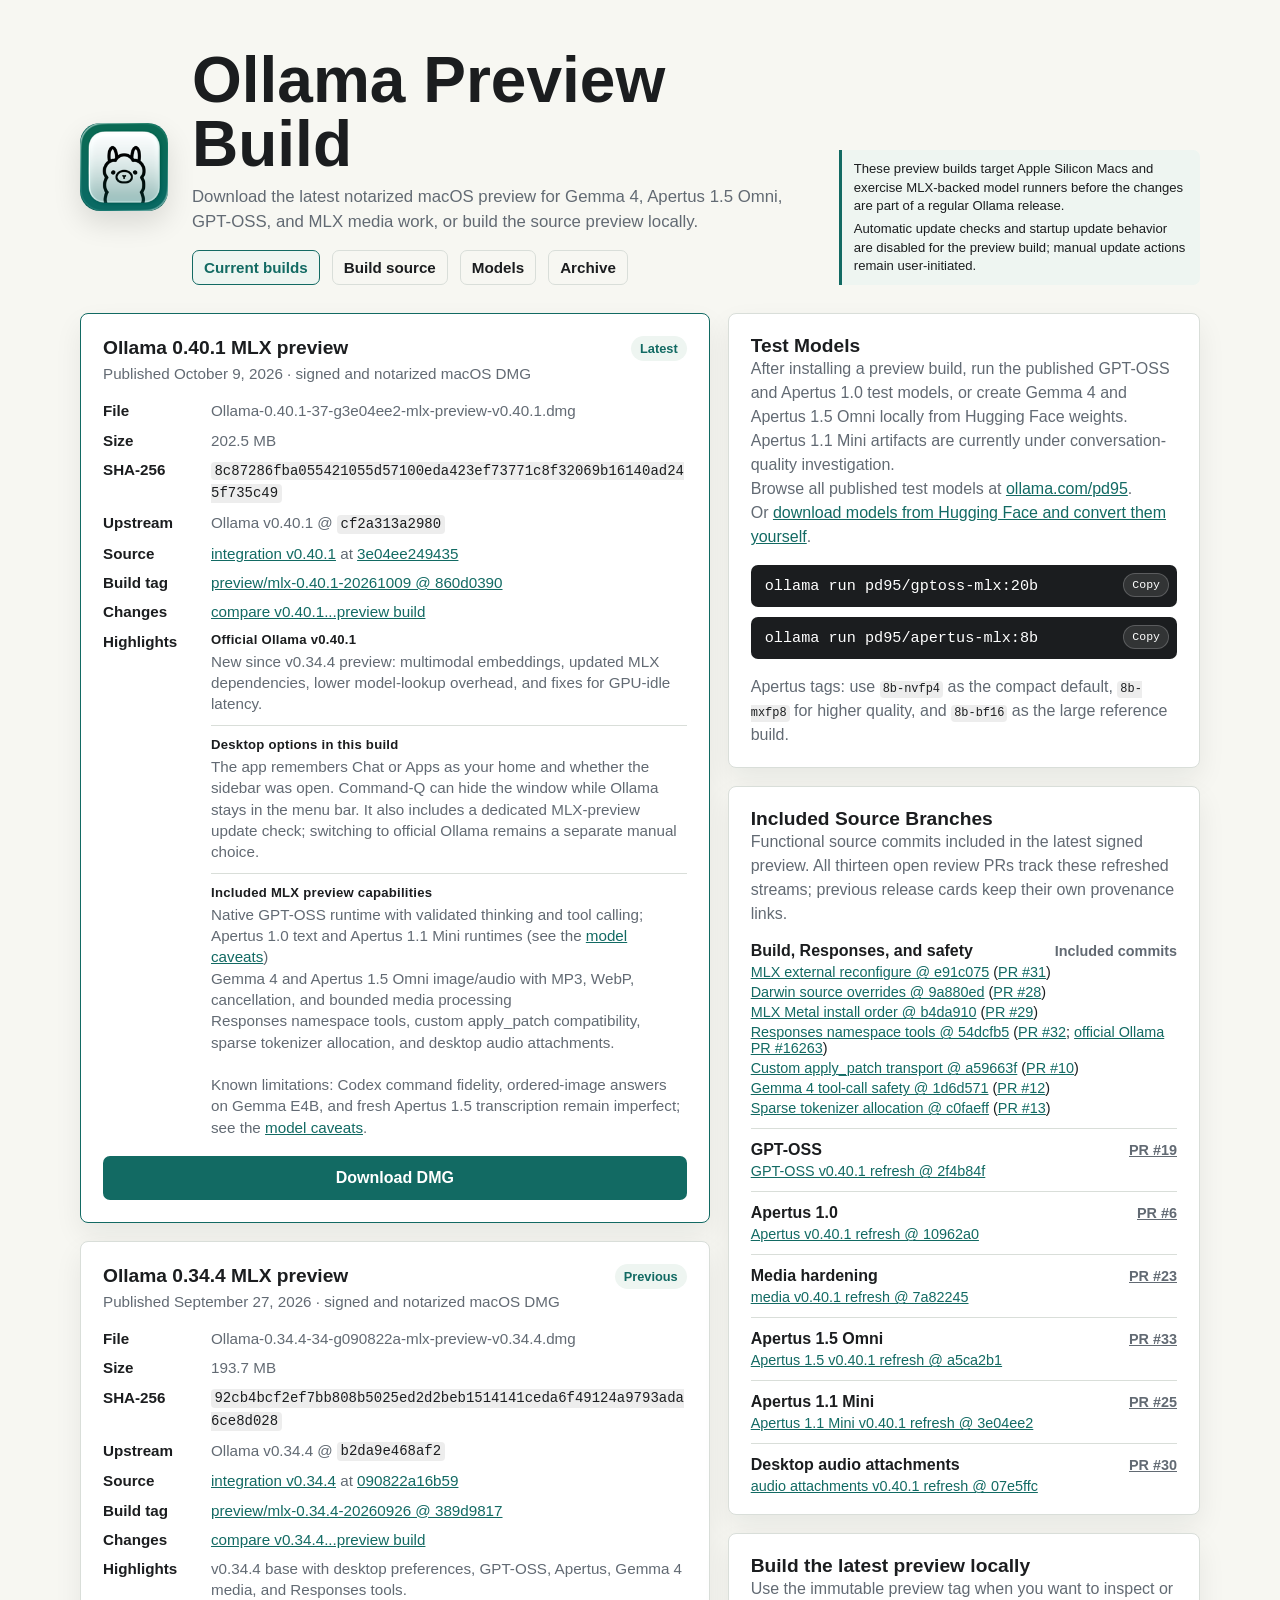
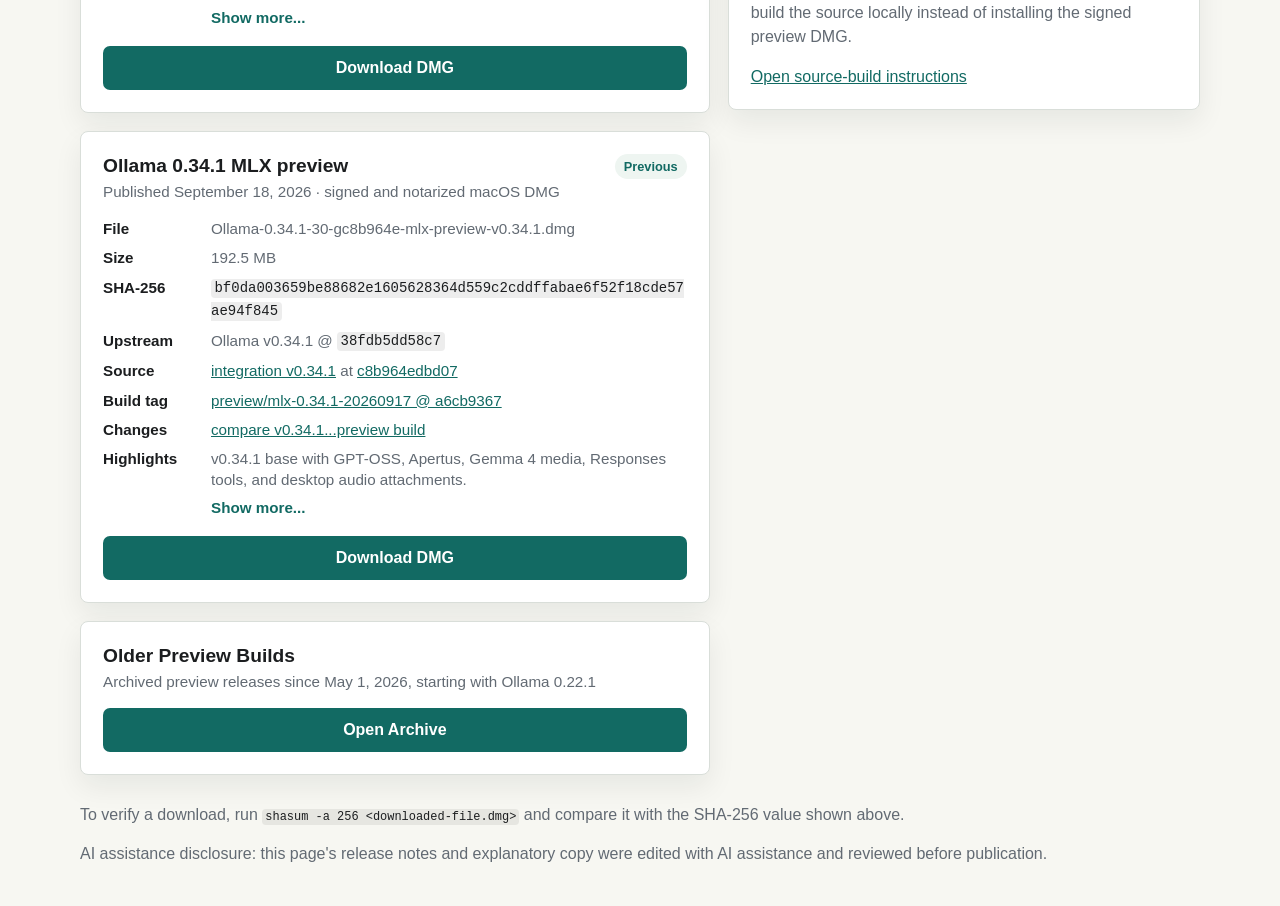
==== Ollama/index.html @ 54a905d5 "Collapse previous preview highlights" ====
<!DOCTYPE html>
<html lang="en">
<head>
  <meta charset="UTF-8" />
  <meta name="viewport" content="width=device-width, initial-scale=1.0" />
  <meta name="description" content="Download the latest notarized Ollama MLX preview for macOS or build the source preview locally." />

  <meta property="og:title" content="Ollama Preview Build" />
  <meta property="og:description" content="Notarized macOS preview for Gemma 4, Apertus 1.5 Omni, GPT-OSS, and MLX media support, plus source build instructions." />
  <meta property="og:image" content="AppIcon.png" />
  <meta property="og:type" content="website" />

  <link rel="icon" type="image/png" href="AppIcon.png" />
  <link rel="apple-touch-icon" href="AppIcon.png" />
  <title>Ollama Preview Build</title>

  <link rel="stylesheet" href="styles.css" />
</head>
<body>
  <main>
    <header class="with-notice">
      <img src="AppIcon.png" alt="Ollama app icon" />
      <div class="header-copy">
        <h1>Ollama Preview Build</h1>
        <p class="subtitle">
          Download the latest notarized macOS preview for Gemma 4, Apertus 1.5 Omni,
          GPT-OSS, and MLX media work, or build the source preview locally.
        </p>
        <nav class="page-links" aria-label="Release pages">
          <a href="index.html" aria-current="page">Current builds</a>
          <a href="build.html">Build source</a>
          <a href="models.html">Models</a>
          <a href="archive.html">Archive</a>
        </nav>
      </div>
      <div class="release-notice" aria-label="Preview compatibility and update behavior">
        <p>
          These preview builds target Apple Silicon Macs and exercise MLX-backed
          model runners before the changes are part of a regular Ollama release.
        </p>
        <p>
          Automatic update checks and startup update behavior are disabled for the
          preview build; manual update actions remain user-initiated.
        </p>
      </div>
    </header>

    <div class="content-grid">
      <section class="releases" aria-label="Downloads">
        <article class="download-card primary">
          <div class="card-heading">
            <div>
              <h2>Ollama 0.40.1 MLX preview</h2>
              <span class="build-meta">Published October 9, 2026 &middot; signed and notarized macOS DMG</span>
            </div>
            <span class="badge">Latest</span>
          </div>

          <dl class="details">
            <div><dt>File</dt><dd>Ollama-0.40.1-37-g3e04ee2-mlx-preview-v0.40.1.dmg</dd></div>
            <div><dt>Size</dt><dd>202.5 MB</dd></div>
            <div><dt>SHA-256</dt><dd><code>8c87286fba055421055d57100eda423ef73771c8f32069b16140ad245f735c49</code></dd></div>
            <div><dt>Upstream</dt><dd>Ollama v0.40.1 @ <code>cf2a313a2980</code></dd></div>
            <div><dt>Source</dt><dd><a href="https://github.com/pd95/ollama/tree/integration/mlx-preview-v0.40.1">integration v0.40.1</a> at <a href="https://github.com/pd95/ollama/commit/3e04ee2494350fdfa54817a2e5631eea057f4ce3">3e04ee249435</a></dd></div>
            <div><dt>Build tag</dt><dd><a href="https://github.com/pd95/ollama/releases/tag/preview%2Fmlx-0.40.1-20261009">preview/mlx-0.40.1-20261009 @ 860d0390</a></dd></div>
            <div><dt>Changes</dt><dd><a href="https://github.com/ollama/ollama/compare/v0.40.1...pd95:ollama:860d0390b3630f93e79581989622772fe7f08d62">compare v0.40.1...preview build</a></dd></div>
            <div>
              <dt>Highlights</dt>
              <dd><span class="highlight-groups">
                  <span class="highlight-group"><span class="highlight-label">Official Ollama v0.40.1</span><span>New since v0.34.4 preview: multimodal embeddings, updated MLX dependencies, lower model-lookup overhead, and fixes for GPU-idle latency.</span></span>
                  <span class="highlight-group"><span class="highlight-label">Desktop options in this build</span><span>The app remembers Chat or Apps as your home and whether the sidebar was open. Command-Q can hide the window while Ollama stays in the menu bar. It also includes a dedicated MLX-preview update check; switching to official Ollama remains a separate manual choice.</span></span>
                  <span class="highlight-group"><span class="highlight-label">Included MLX preview capabilities</span><span>Native GPT-OSS runtime with validated thinking and tool calling; Apertus 1.0 text and Apertus 1.1 Mini runtimes (see the <a href="models.html">model caveats</a>)<br>
                    Gemma 4 and Apertus 1.5 Omni image/audio with MP3, WebP, cancellation, and bounded media processing<br>
                    Responses namespace tools, custom apply_patch compatibility, sparse tokenizer allocation, and desktop audio attachments.</span></span>
              </span><br><span>Known limitations: Codex command fidelity, ordered-image answers on Gemma E4B, and fresh Apertus 1.5 transcription remain imperfect; see the <a href="models.html">model caveats</a>.</span></dd>
            </div>
          </dl>

          <a class="download-button" href="https://github.com/pd95/ollama/releases/download/preview%2Fmlx-0.40.1-20261009/Ollama-0.40.1-37-g3e04ee2-mlx-preview-v0.40.1.dmg">Download DMG</a>
        </article>

        <article class="download-card">
          <div class="card-heading">
            <div>
              <h2>Ollama 0.34.4 MLX preview</h2>
              <span class="build-meta">Published September 27, 2026 &middot; signed and notarized macOS DMG</span>
            </div>
            <span class="badge">Previous</span>
          </div>

          <dl class="details">
            <div><dt>File</dt><dd>Ollama-0.34.4-34-g090822a-mlx-preview-v0.34.4.dmg</dd></div>
            <div><dt>Size</dt><dd>193.7 MB</dd></div>
            <div><dt>SHA-256</dt><dd><code>92cb4bcf2ef7bb808b5025ed2d2beb1514141ceda6f49124a9793ada6ce8d028</code></dd></div>
            <div><dt>Upstream</dt><dd>Ollama v0.34.4 @ <code>b2da9e468af2</code></dd></div>
            <div><dt>Source</dt><dd><a href="https://github.com/pd95/ollama/tree/staging/v0.34.4/integration">integration v0.34.4</a> at <a href="https://github.com/pd95/ollama/commit/090822a16b595203d31f335b0baa8288a10c8c85">090822a16b59</a></dd></div>
            <div><dt>Build tag</dt><dd><a href="https://github.com/pd95/ollama/releases/tag/preview%2Fmlx-0.34.4-20260926">preview/mlx-0.34.4-20260926 @ 389d9817</a></dd></div>
            <div><dt>Changes</dt><dd><a href="https://github.com/ollama/ollama/compare/v0.34.4...pd95:ollama:389d9817e1b08d6f860e9678abc76b10cb4a1d14">compare v0.34.4...preview build</a></dd></div>
            <div>
              <dt>Highlights</dt>
              <dd><span class="expandable-field">
                <span class="expandable-summary">v0.34.4 base with desktop preferences, GPT-OSS, Apertus, Gemma 4 media, and Responses tools.</span>
                <span class="expandable-content"><span class="highlight-groups">
                  <span class="highlight-group"><span class="highlight-label">Official Ollama v0.34.4</span><span>New since v0.34.1 preview: first-run CLI setup, thinking controls, faster structured outputs, Apple Silicon model improvements, and reliability fixes.</span></span>
                  <span class="highlight-group"><span class="highlight-label">Desktop options in this build</span><span>The app remembers Chat or Apps as your home and whether the sidebar was open. Command-Q can hide the window while Ollama stays in the menu bar. It also includes a dedicated MLX-preview update check; switching to official Ollama remains a separate manual choice.</span></span>
                  <span class="highlight-group"><span class="highlight-label">Included MLX preview capabilities</span><span>Native GPT-OSS runtime with validated thinking and tool calling; Apertus 1.0 text and Apertus 1.1 Mini runtimes (see the <a href="models.html">model caveats</a>)<br>
                    Gemma 4 and Apertus 1.5 Omni image/audio with MP3, WebP, cancellation, and bounded media processing<br>
                    Responses namespace tools, custom apply_patch compatibility, sparse tokenizer allocation, and desktop audio attachments.</span></span>
                </span></span>
                <button class="expand-toggle" type="button" aria-expanded="false">Show more...</button>
              </span></dd>
            </div>
          </dl>

          <a class="download-button" href="https://github.com/pd95/ollama/releases/download/preview%2Fmlx-0.34.4-20260926/Ollama-0.34.4-34-g090822a-mlx-preview-v0.34.4.dmg">Download DMG</a>
        </article>

        <article class="download-card">
          <div class="card-heading">
            <div>
              <h2>Ollama 0.34.1 MLX preview</h2>
              <span class="build-meta">Published September 18, 2026 &middot; signed and notarized macOS DMG</span>
            </div>
            <span class="badge">Previous</span>
          </div>

          <dl class="details">
            <div><dt>File</dt><dd>Ollama-0.34.1-30-gc8b964e-mlx-preview-v0.34.1.dmg</dd></div>
            <div><dt>Size</dt><dd>192.5 MB</dd></div>
            <div><dt>SHA-256</dt><dd><code>bf0da003659be88682e1605628364d559c2cddffabae6f52f18cde57ae94f845</code></dd></div>
            <div><dt>Upstream</dt><dd>Ollama v0.34.1 @ <code>38fdb5dd58c7</code></dd></div>
            <div><dt>Source</dt><dd><a href="https://github.com/pd95/ollama/tree/staging/v0.34.1/integration">integration v0.34.1</a> at <a href="https://github.com/pd95/ollama/commit/c8b964edbd07964b35b85b730aab82d3b2b88f4d">c8b964edbd07</a></dd></div>
            <div><dt>Build tag</dt><dd><a href="https://github.com/pd95/ollama/releases/tag/preview%2Fmlx-0.34.1-20260917">preview/mlx-0.34.1-20260917 @ a6cb9367</a></dd></div>
            <div><dt>Changes</dt><dd><a href="https://github.com/ollama/ollama/compare/v0.34.1...pd95:ollama:a6cb936736813007cfc549181bc710a6d1031506">compare v0.34.1...preview build</a></dd></div>
            <div>
              <dt>Highlights</dt>
              <dd><span class="expandable-field">
                <span class="expandable-summary">v0.34.1 base with GPT-OSS, Apertus, Gemma 4 media, Responses tools, and desktop audio attachments.</span>
                <span class="expandable-content"><span class="highlight-groups">
                  <span class="highlight-group"><span class="highlight-label">Official Ollama v0.34.1</span><span>Updated official baseline with the current app, API, model-create, and runtime behavior from the stable v0.34.1 release.</span></span>
                  <span class="highlight-group"><span class="highlight-label">Included MLX preview capabilities</span><span>Native GPT-OSS runtime with validated thinking and tool calling; Apertus 1.0 text and Apertus 1.1 Mini runtimes (see the <a href="models.html">model caveats</a>)<br>
                    Gemma 4 and Apertus 1.5 Omni image/audio with MP3, WebP, cancellation, and bounded media processing<br>
                    Responses namespace tools, custom apply_patch compatibility, sparse tokenizer allocation, and desktop audio attachments.</span></span>
                </span></span>
                <button class="expand-toggle" type="button" aria-expanded="false">Show more...</button>
              </span></dd>
            </div>
          </dl>

          <a class="download-button" href="https://github.com/pd95/ollama/releases/download/preview%2Fmlx-0.34.1-20260917/Ollama-0.34.1-30-gc8b964e-mlx-preview-v0.34.1.dmg">Download DMG</a>
        </article>

        <article class="download-card">
          <div class="card-heading">
            <div>
              <h2>Older Preview Builds</h2>
              <span class="build-meta">Archived preview releases since May 1, 2026, starting with Ollama 0.22.1</span>
            </div>
          </div>

          <a class="download-button" href="archive.html">
            Open Archive
          </a>
        </article>
      </section>

      <div class="side-column">
        <aside class="model-info" aria-label="Test models">
          <div>
            <h2>Test Models</h2>
            <p>
              After installing a preview build, run the published GPT-OSS and
              Apertus 1.0 test models, or create Gemma 4 and Apertus 1.5 Omni
              locally from Hugging Face weights. Apertus 1.1 Mini artifacts are
              currently under conversation-quality investigation.
            </p>
            <p>
              Browse all published test models at
              <a href="https://ollama.com/pd95/">ollama.com/pd95</a>.
            </p>
            <p>
              Or <a href="models.html">download models from Hugging Face and
              convert them yourself</a>.
            </p>
          </div>
          <div class="command-list">
            <code class="command">ollama run pd95/gptoss-mlx:20b</code>
            <code class="command">ollama run pd95/apertus-mlx:8b</code>
          </div>
          <p>
            Apertus tags: use <code>8b-nvfp4</code> as the compact default,
            <code>8b-mxfp8</code> for higher quality, and
            <code>8b-bf16</code> as the large reference build.
          </p>
        </aside>

        <aside class="source-branches" aria-label="Included source branches">
          <div>
            <h2>Included Source Branches</h2>
            <p>Functional source commits included in the latest signed preview. All thirteen open review PRs track these refreshed streams; previous release cards keep their own provenance links.</p>
          </div>
          <div class="branch-list">
            <div class="branch-item">
              <div class="branch-heading">
                <strong>Build, Responses, and safety</strong>
                <span class="branch-status">Included commits</span>
              </div>
              <span class="branch-link"><a href="https://github.com/pd95/ollama/commit/e91c075d248ab47d7d6a9baf6f57ab1e6dbaca3e">MLX external reconfigure @ e91c075</a> (<a href="https://github.com/pd95/ollama/pull/31">PR #31</a>)</span>
              <span class="branch-link"><a href="https://github.com/pd95/ollama/commit/9a880eda26f601ed0b97bbb322c72d2e035f4a48">Darwin source overrides @ 9a880ed</a> (<a href="https://github.com/pd95/ollama/pull/28">PR #28</a>)</span>
              <span class="branch-link"><a href="https://github.com/pd95/ollama/commit/b4da910a26ab43a8f5f0ea875974f31283f6a968">MLX Metal install order @ b4da910</a> (<a href="https://github.com/pd95/ollama/pull/29">PR #29</a>)</span>
              <span class="branch-link"><a href="https://github.com/pd95/ollama/commit/54dcfb53c1c77028708149c3404b6c920619c429">Responses namespace tools @ 54dcfb5</a> (<a href="https://github.com/pd95/ollama/pull/32">PR #32</a>; <a href="https://github.com/ollama/ollama/pull/16263">official Ollama PR #16263</a>)</span>
              <span class="branch-link"><a href="https://github.com/pd95/ollama/commit/a59663ff99cbb4098f076533e59f20acdba5632d">Custom apply_patch transport @ a59663f</a> (<a href="https://github.com/pd95/ollama/pull/10">PR #10</a>)</span>
              <span class="branch-link"><a href="https://github.com/pd95/ollama/commit/1d6d57118b8b97f7f0e13583c3d4587f6dc99633">Gemma 4 tool-call safety @ 1d6d571</a> (<a href="https://github.com/pd95/ollama/pull/12">PR #12</a>)</span>
              <span class="branch-link"><a href="https://github.com/pd95/ollama/commit/c0faeff844a67990f4b0b0dceb0f0f3022e843a1">Sparse tokenizer allocation @ c0faeff</a> (<a href="https://github.com/pd95/ollama/pull/13">PR #13</a>)</span>
            </div>
            <div class="branch-item">
              <div class="branch-heading">
                <strong>GPT-OSS</strong>
                <a class="branch-status" href="https://github.com/pd95/ollama/pull/19">PR #19</a>
              </div>
              <a class="branch-link" href="https://github.com/pd95/ollama/commit/2f4b84f33e348dda280459560d66b2e7e49d1466">GPT-OSS v0.40.1 refresh @ 2f4b84f</a>
            </div>
            <div class="branch-item">
              <div class="branch-heading">
                <strong>Apertus 1.0</strong>
                <a class="branch-status" href="https://github.com/pd95/ollama/pull/6">PR #6</a>
              </div>
              <a class="branch-link" href="https://github.com/pd95/ollama/commit/10962a04518c344196d1a71cbcc12595bedca7a3">Apertus v0.40.1 refresh @ 10962a0</a>
            </div>
            <div class="branch-item">
              <div class="branch-heading">
                <strong>Media hardening</strong>
                <a class="branch-status" href="https://github.com/pd95/ollama/pull/23">PR #23</a>
              </div>
              <a class="branch-link" href="https://github.com/pd95/ollama/commit/7a82245a5e8d53dae0455afd789aba51b72bcb42">media v0.40.1 refresh @ 7a82245</a>
            </div>
            <div class="branch-item">
              <div class="branch-heading">
                <strong>Apertus 1.5 Omni</strong>
                <a class="branch-status" href="https://github.com/pd95/ollama/pull/33">PR #33</a>
              </div>
              <a class="branch-link" href="https://github.com/pd95/ollama/commit/a5ca2b161c5ccf2c2088759e9a997a2d78a92b56">Apertus 1.5 v0.40.1 refresh @ a5ca2b1</a>
            </div>
            <div class="branch-item">
              <div class="branch-heading">
                <strong>Apertus 1.1 Mini</strong>
                <a class="branch-status" href="https://github.com/pd95/ollama/pull/25">PR #25</a>
              </div>
              <a class="branch-link" href="https://github.com/pd95/ollama/commit/3e04ee2494350fdfa54817a2e5631eea057f4ce3">Apertus 1.1 Mini v0.40.1 refresh @ 3e04ee2</a>
            </div>
            <div class="branch-item">
              <div class="branch-heading">
                <strong>Desktop audio attachments</strong>
                <a class="branch-status" href="https://github.com/pd95/ollama/pull/30">PR #30</a>
              </div>
              <a class="branch-link" href="https://github.com/pd95/ollama/commit/07e5ffc8c55da6da73eb0e6d03b6235356b8539d">audio attachments v0.40.1 refresh @ 07e5ffc</a>
            </div>
          </div>
        </aside>

        <aside class="local-build" aria-label="Build the latest preview locally">
          <div>
            <h2>Build the latest preview locally</h2>
            <p>
              Use the immutable preview tag when you want to inspect or build
              the source locally instead of installing the signed preview DMG.
            </p>
          </div>
          <p>
            <a href="build.html">Open source-build instructions</a>
          </p>
        </aside>
      </div>
    </div>

    <section class="notes" aria-label="Download verification">
      <p>
        To verify a download, run <code>shasum -a 256 &lt;downloaded-file.dmg&gt;</code> and compare it with the SHA-256 value shown above.
      </p>
      <p>
        AI assistance disclosure: this page's release notes and explanatory copy
        were edited with AI assistance and reviewed before publication.
      </p>
    </section>
  </main>
  <script src="script.js" defer></script>
</body>
</html>
---- Ollama/styles.css ----
:root {
      color-scheme: light dark;
      --bg: #f7f7f2;
      --ink: #1b1d1f;
      --muted: #626a73;
      --line: #d9ded9;
      --panel: #ffffff;
      --nested-panel: #ffffff;
      --nested-line: #d9ded9;
      --nested-shadow: rgba(20, 28, 31, 0.06);
      --primary: #126a63;
      --primary-hover: #0d554f;
      --primary-ink: #ffffff;
      --accent: #eef5f1;
      --shadow: rgba(20, 28, 31, 0.07);
      --icon-shadow: rgba(0, 0, 0, 0.12);
      --code-bg: rgba(27, 29, 31, 0.08);
      --command-bg: #1b1d1f;
      --command-ink: #ffffff;
      --link: #126a63;
      --link-hover: #0d554f;
    }

    @media (prefers-color-scheme: dark) {
      :root {
        --bg: #121416;
        --ink: #f4f1ea;
        --muted: #b6b0a5;
        --line: #343a3b;
        --panel: #1d2022;
        --nested-panel: #232729;
        --nested-line: #3a4142;
        --nested-shadow: rgba(0, 0, 0, 0.22);
        --primary: #68c7b9;
        --primary-hover: #8ad9cd;
        --primary-ink: #101314;
        --accent: #203633;
        --shadow: rgba(0, 0, 0, 0.32);
        --icon-shadow: rgba(0, 0, 0, 0.34);
        --code-bg: rgba(244, 241, 234, 0.1);
        --command-bg: #090a0b;
        --command-ink: #f4f1ea;
        --link: #8ad9cd;
        --link-hover: #b2ebe3;
      }
    }

    * {
      box-sizing: border-box;
    }

    body {
      margin: 0;
      min-height: 100vh;
      font-family: -apple-system, BlinkMacSystemFont, "Segoe UI", Roboto, Helvetica, Arial, sans-serif;
      background: var(--bg);
      color: var(--ink);
    }

    main {
      width: min(1120px, calc(100% - 32px));
      margin: 0 auto;
      padding: 48px 0;
    }

    header {
      display: grid;
      grid-template-columns: auto 1fr;
      gap: 20px;
      align-items: center;
      margin-bottom: 32px;
    }

    header.with-notice {
      grid-template-columns: auto minmax(0, 1fr) minmax(300px, 0.58fr);
      gap: 20px 24px;
      margin-bottom: 28px;
    }

    header img {
      width: 88px;
      height: 88px;
      border-radius: 20px;
      box-shadow: 0 12px 28px var(--icon-shadow);
    }

    .header-copy {
      min-width: 0;
    }

    h1 {
      margin: 0 0 8px;
      font-size: clamp(2rem, 6vw, 4rem);
      line-height: 1;
      letter-spacing: 0;
    }

    .subtitle {
      max-width: 680px;
      margin: 0;
      color: var(--muted);
      font-size: 1.05rem;
      line-height: 1.5;
    }

    .page-links {
      display: flex;
      flex-wrap: wrap;
      gap: 12px;
      margin-top: 16px;
    }

    .page-links a {
      padding: 8px 11px;
      border: 1px solid var(--line);
      border-radius: 7px;
      color: var(--ink);
      font-size: 0.95rem;
      font-weight: 650;
      text-decoration: none;
    }

    .page-links a[aria-current="page"] {
      border-color: var(--primary);
      background: var(--accent);
      color: var(--primary);
    }

    .page-links a:not([aria-current="page"]):hover,
    .page-links a:not([aria-current="page"]):focus-visible {
      border-color: var(--ink);
    }

    .release-notice {
      display: grid;
      gap: 5px;
      align-self: end;
      max-width: 100%;
      margin-top: 0;
      padding: 10px 12px;
      border-left: 3px solid var(--primary);
      border-radius: 0 7px 7px 0;
      background: var(--accent);
      color: var(--ink);
      font-size: 0.82rem;
      line-height: 1.4;
    }

    .release-notice p {
      margin: 0;
    }

    .content-grid {
      display: grid;
      grid-template-columns: minmax(0, 1fr) minmax(420px, 0.75fr);
      gap: 18px;
      align-items: start;
      margin: 28px 0;
    }

    .content-grid > * {
      min-width: 0;
    }

    .releases {
      display: grid;
      gap: 18px;
    }

    .download-card {
      display: flex;
      flex-direction: column;
      gap: 18px;
      min-width: 0;
      min-height: 100%;
      padding: 22px;
      border: 1px solid var(--line);
      border-radius: 8px;
      background: var(--panel);
      box-shadow: 0 12px 28px var(--shadow);
    }

    .download-card.primary {
      border-color: var(--primary);
    }

    .download-card.superseded {
      box-shadow: none;
      opacity: 0.62;
    }

    .card-heading {
      display: flex;
      justify-content: space-between;
      gap: 16px;
      align-items: flex-start;
    }

    h2 {
      margin: 0 0 6px;
      font-size: 1.2rem;
      line-height: 1.2;
      letter-spacing: 0;
    }

    .build-meta {
      display: block;
      color: var(--muted);
      font-size: 0.95rem;
    }

    .badge {
      flex: 0 0 auto;
      padding: 5px 9px;
      border-radius: 999px;
      background: var(--accent);
      color: var(--primary);
      font-size: 0.8rem;
      font-weight: 700;
      white-space: nowrap;
    }

    .details {
      display: grid;
      gap: 8px;
      margin: 0;
      color: var(--muted);
      font-size: 0.95rem;
      line-height: 1.4;
    }

    .details div {
      display: grid;
      grid-template-columns: 96px 1fr;
      gap: 12px;
    }

    .details dt {
      color: var(--ink);
      font-weight: 650;
    }

    .details dd {
      min-width: 0;
      margin: 0;
      overflow-wrap: anywhere;
    }

    .highlight-groups {
      display: grid;
      gap: 10px;
    }

    .highlight-group {
      display: grid;
      gap: 2px;
    }

    .highlight-group + .highlight-group {
      padding-top: 10px;
      border-top: 1px solid var(--line);
    }

    .highlight-label {
      color: var(--ink);
      font-size: 0.82rem;
      font-weight: 700;
      letter-spacing: 0.02em;
    }

    .expandable-field {
      display: grid;
      gap: 4px;
    }

    .expandable-summary {
      display: block;
    }

    .expandable-content {
      display: none;
    }

    .expandable-field[data-expanded="true"] .expandable-summary {
      display: none;
    }

    .expandable-field[data-expanded="true"] .expandable-content {
      display: block;
    }

    .expand-toggle {
      width: fit-content;
      margin-top: 2px;
      padding: 0;
      border: 0;
      background: transparent;
      color: var(--link);
      cursor: pointer;
      font: inherit;
      font-weight: 650;
      text-align: left;
    }

    .expand-toggle:hover,
    .expand-toggle:focus-visible {
      color: var(--link-hover);
    }

    .download-button {
      display: inline-flex;
      justify-content: center;
      align-items: center;
      width: 100%;
      min-height: 44px;
      margin-top: auto;
      padding: 10px 16px;
      border-radius: 7px;
      background: var(--primary);
      color: var(--primary-ink);
      font-weight: 700;
      text-decoration: none;
      transition: background-color 0.2s ease, transform 0.2s ease;
    }

    .download-button:hover,
    .download-button:focus-visible {
      background: var(--primary-hover);
      color: var(--primary-ink);
      transform: translateY(-1px);
    }

    .download-button.disabled {
      background: var(--line);
      color: var(--muted);
      cursor: default;
      pointer-events: none;
      transform: none;
    }

    a {
      color: var(--link);
    }

    a:hover,
    a:focus-visible {
      color: var(--link-hover);
    }

    .side-column {
      display: grid;
      gap: 18px;
      align-self: start;
    }

    .model-info,
    .source-branches,
    .local-build {
      display: flex;
      flex-direction: column;
      gap: 16px;
      padding: 20px 22px;
      border: 1px solid var(--line);
      border-radius: 8px;
      background: var(--panel);
      box-shadow: 0 12px 28px var(--shadow);
    }

    .model-info h2,
    .source-branches h2,
    .local-build h2 {
      margin-bottom: 0;
    }

    .model-info p,
    .source-branches p,
    .local-build p {
      margin: 0;
      color: var(--muted);
      line-height: 1.5;
    }

    .command-list {
      display: grid;
      gap: 10px;
      margin-top: auto;
    }

    .command {
      display: block;
      padding: 12px 14px;
      overflow-x: auto;
      border-radius: 7px;
      background: var(--command-bg);
      color: var(--command-ink);
      font-size: 0.95rem;
      white-space: nowrap;
    }

    .command-block {
      width: 100%;
      max-width: 100%;
      margin: 0;
      padding: 12px 14px;
      overflow-x: auto;
      border-radius: 7px;
      background: var(--command-bg);
      color: var(--command-ink);
      font: 0.95rem/1.55 ui-monospace, SFMono-Regular, Menlo, Monaco, Consolas, monospace;
      white-space: pre;
    }

    .command-block code {
      padding: 0;
      border-radius: 0;
      background: transparent;
      color: inherit;
      font: inherit;
    }

    .copyable-command {
      position: relative;
    }

    .copyable-command pre,
    .copyable-command .command,
    .copyable-command .command-block {
      padding-right: 68px;
    }

    .copy-button {
      position: absolute;
      top: 8px;
      right: 8px;
      padding: 4px 8px;
      border: 1px solid rgba(255, 255, 255, 0.2);
      border-radius: 999px;
      background: rgba(255, 255, 255, 0.1);
      color: var(--command-ink);
      cursor: pointer;
      font: 0.72rem/1.2 ui-monospace, SFMono-Regular, Menlo, Monaco, Consolas, monospace;
    }

    .copy-button:hover,
    .copy-button:focus-visible {
      border-color: rgba(255, 255, 255, 0.5);
      background: rgba(255, 255, 255, 0.18);
    }

    .notes {
      display: grid;
      gap: 14px;
      margin-top: 28px;
      color: var(--muted);
      line-height: 1.55;
    }

    .notes p {
      margin: 0;
    }

    .branch-list {
      display: grid;
      gap: 12px;
    }

    .branch-item {
      display: grid;
      gap: 4px;
      padding-top: 12px;
      border-top: 1px solid var(--line);
    }

    .branch-item:first-child {
      padding-top: 0;
      border-top: 0;
    }

    .branch-heading {
      display: grid;
      grid-template-columns: minmax(0, 1fr) auto;
      gap: 8px;
      align-items: baseline;
    }

    .branch-heading strong {
      color: var(--ink);
    }

    .branch-status {
      color: var(--muted);
      font-weight: 650;
      font-size: 0.9rem;
      text-align: right;
      white-space: nowrap;
    }

    .branch-link {
      overflow-wrap: anywhere;
      font-size: 0.9rem;
    }

    code {
      padding: 0.1em 0.25em;
      border-radius: 4px;
      background: var(--code-bg);
      color: var(--ink);
      font-size: 0.92em;
    }

    @media (max-width: 960px) {
      header.with-notice {
        grid-template-columns: auto 1fr;
      }

      .release-notice {
        grid-column: 1 / -1;
        align-self: stretch;
        font-size: 0.9rem;
      }
    }

    @media (max-width: 720px) {
      main {
        width: min(calc(100% - 24px), 1120px);
        padding: 28px 0;
      }

      header {
        grid-template-columns: 1fr;
        gap: 16px;
      }

      header.with-notice {
        grid-template-columns: 1fr;
      }

      header img {
        width: 72px;
        height: 72px;
        border-radius: 16px;
      }

      .release-notice {
        grid-column: 1;
        align-self: stretch;
        margin-top: 0;
      }

      .card-heading {
        flex-direction: column;
        gap: 10px;
      }

      .content-grid {
        grid-template-columns: 1fr;
      }

      .details div {
        grid-template-columns: 1fr;
        gap: 2px;
      }

      .command {
        white-space: pre-wrap;
        overflow-wrap: anywhere;
      }

      .command-block {
        white-space: pre-wrap;
        overflow-wrap: anywhere;
      }
    }


    .notice,
    .model-page article,
    .import-section {
      margin: 18px 0;
      padding: 22px;
      border: 1px solid var(--line);
      border-radius: 8px;
      background: var(--panel);
      box-shadow: 0 12px 28px var(--shadow);
    }

    .notice {
      border-color: var(--primary);
      background: var(--accent);
      box-shadow: none;
    }

    .notice p,
    .model-page article > :last-child,
    .import-section > :last-child {
      margin-bottom: 0;
    }

    .model-page article > :first-child,
    .import-section > :first-child {
      margin-top: 0;
    }

    .model-heading {
      display: flex;
      gap: 16px;
      align-items: start;
      justify-content: space-between;
      margin-bottom: 14px;
    }

    .model-heading h3 {
      margin: 0 0 8px;
      font-size: 1.2rem;
      line-height: 1.2;
    }

    .source-tabs {
      display: flex;
      flex-direction: column;
      gap: 14px;
    }

    .source-tablist {
      display: flex;
      flex-wrap: wrap;
      gap: 8px;
    }

    .provider-link {
      flex: 0 0 auto;
      padding: 5px 8px;
      border: 1px solid var(--line);
      border-radius: 999px;
      color: var(--link);
      font-size: 0.78rem;
      font-weight: 650;
      line-height: 1.2;
      text-decoration: none;
      white-space: nowrap;
    }

    .provider-link:hover,
    .provider-link:focus-visible {
      border-color: var(--ink);
      color: var(--link-hover);
    }

    .source-tab {
      appearance: none;
      cursor: pointer;
      background: transparent;
      padding: 5px 8px;
      border: 1px solid var(--line);
      border-radius: 999px;
      color: var(--link);
      font-size: 0.78rem;
      font-weight: 650;
      line-height: 1.2;
      white-space: nowrap;
    }

    .source-tab:hover,
    .source-tab:focus-visible,
    .source-tab[aria-selected="true"] {
      border-color: var(--ink);
      color: var(--link-hover);
    }

    .source-tab[aria-selected="true"] {
      background: var(--accent);
    }

    .source-panel > :first-child {
      margin-top: 0;
    }

    .source-panel > :last-child {
      margin-bottom: 0;
    }

    .model-page h4 {
      margin: 20px 0 8px;
      font-size: 0.98rem;
    }

    .model-page p,
    .model-page li {
      line-height: 1.55;
    }

    .model-page pre {
      margin: 10px 0 16px;
      padding: 14px 16px;
      overflow-x: auto;
      border-radius: 7px;
      background: var(--command-bg);
      color: var(--command-ink);
      line-height: 1.5;
    }

    .model-page pre code {
      padding: 0;
      background: transparent;
      color: inherit;
    }

    .model-grid {
      display: grid;
      grid-template-columns: repeat(2, minmax(0, 1fr));
      gap: 18px;
      margin-top: 18px;
    }

    .model-grid .model-recipe {
      margin: 0;
      padding: 18px;
      border-color: var(--nested-line);
      background: var(--nested-panel);
      box-shadow: 0 4px 14px var(--nested-shadow);
    }

    .capabilities {
      display: flex;
      flex-wrap: wrap;
      gap: 6px;
    }

    .tag {
      display: inline-block;
      padding: 4px 8px;
      border-radius: 999px;
      background: var(--accent);
      color: var(--primary);
      font-size: 0.8rem;
      font-weight: 700;
    }

    footer {
      margin-top: 28px;
      color: var(--muted);
    }

    @media (max-width: 760px) {
      .model-grid {
        grid-template-columns: 1fr;
      }

      .model-heading {
        align-items: start;
      }

      .model-page pre {
        white-space: pre-wrap;
        overflow-wrap: anywhere;
      }
    }
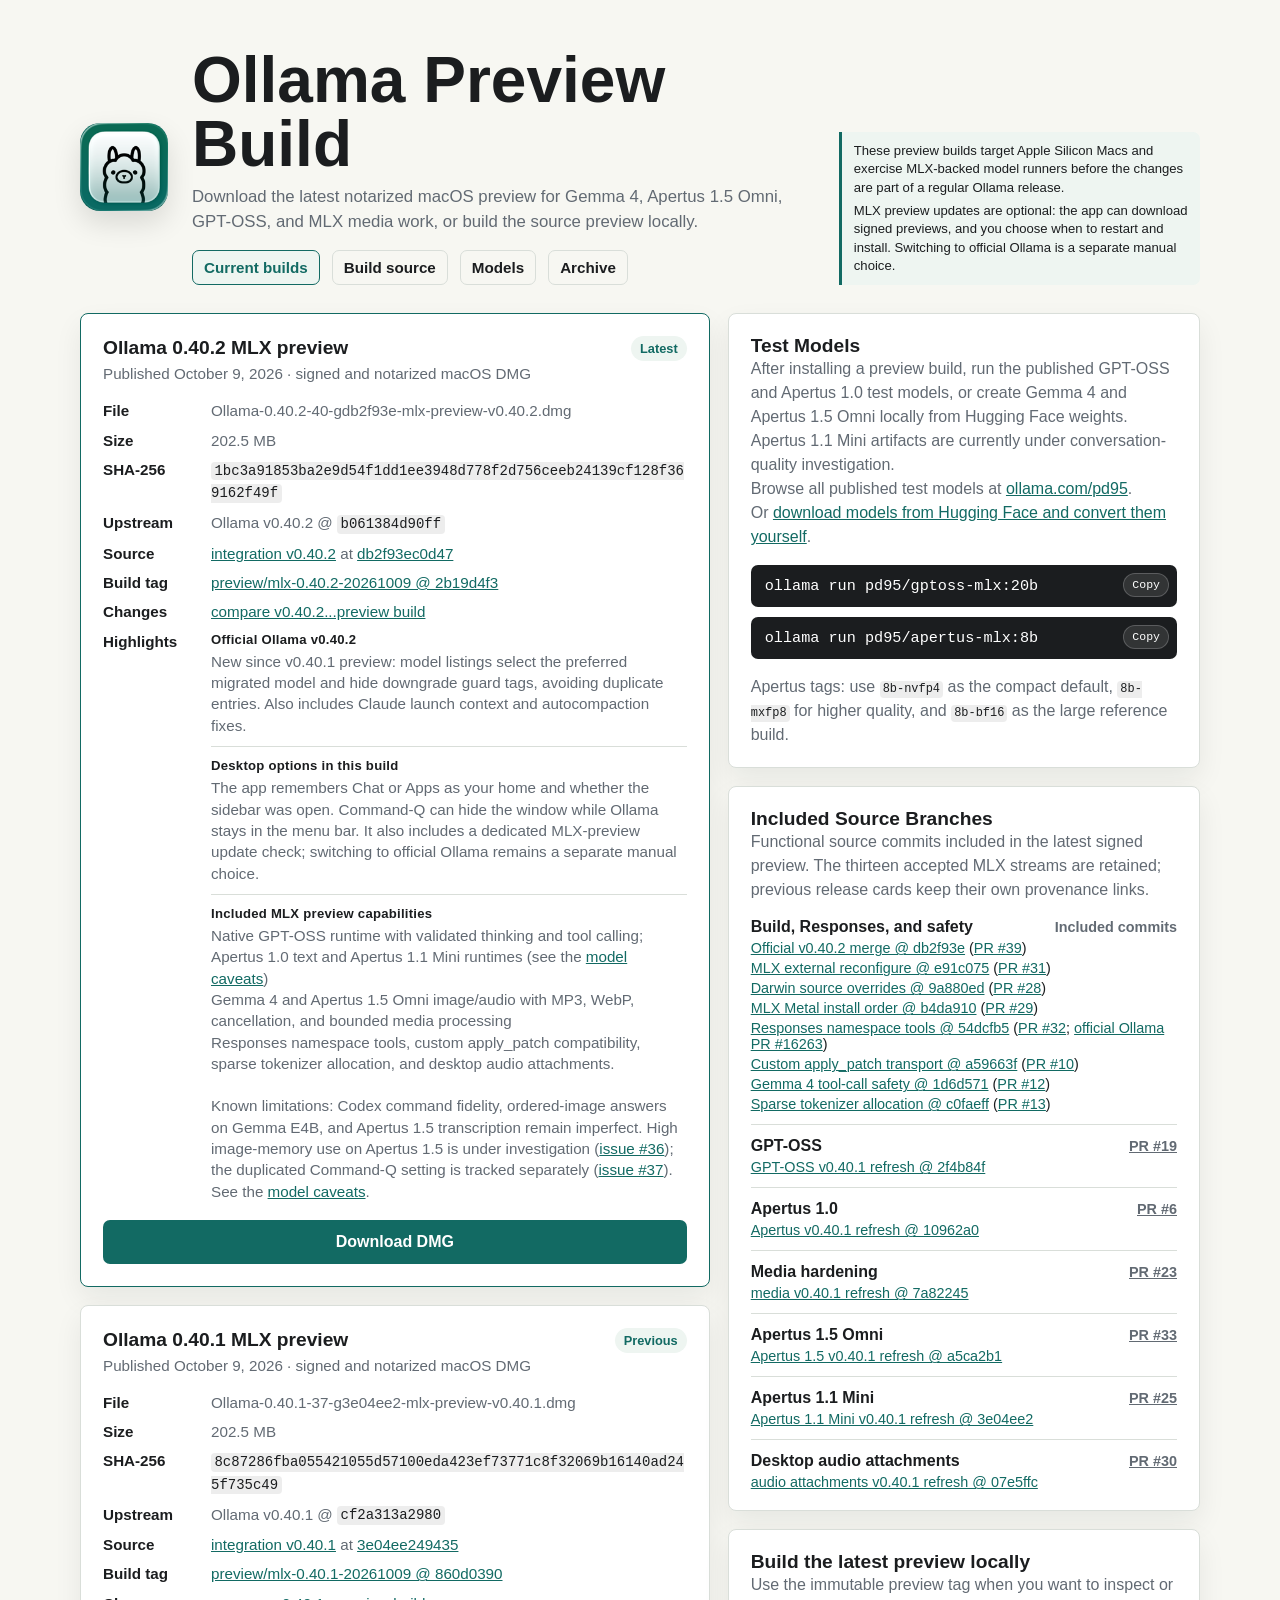
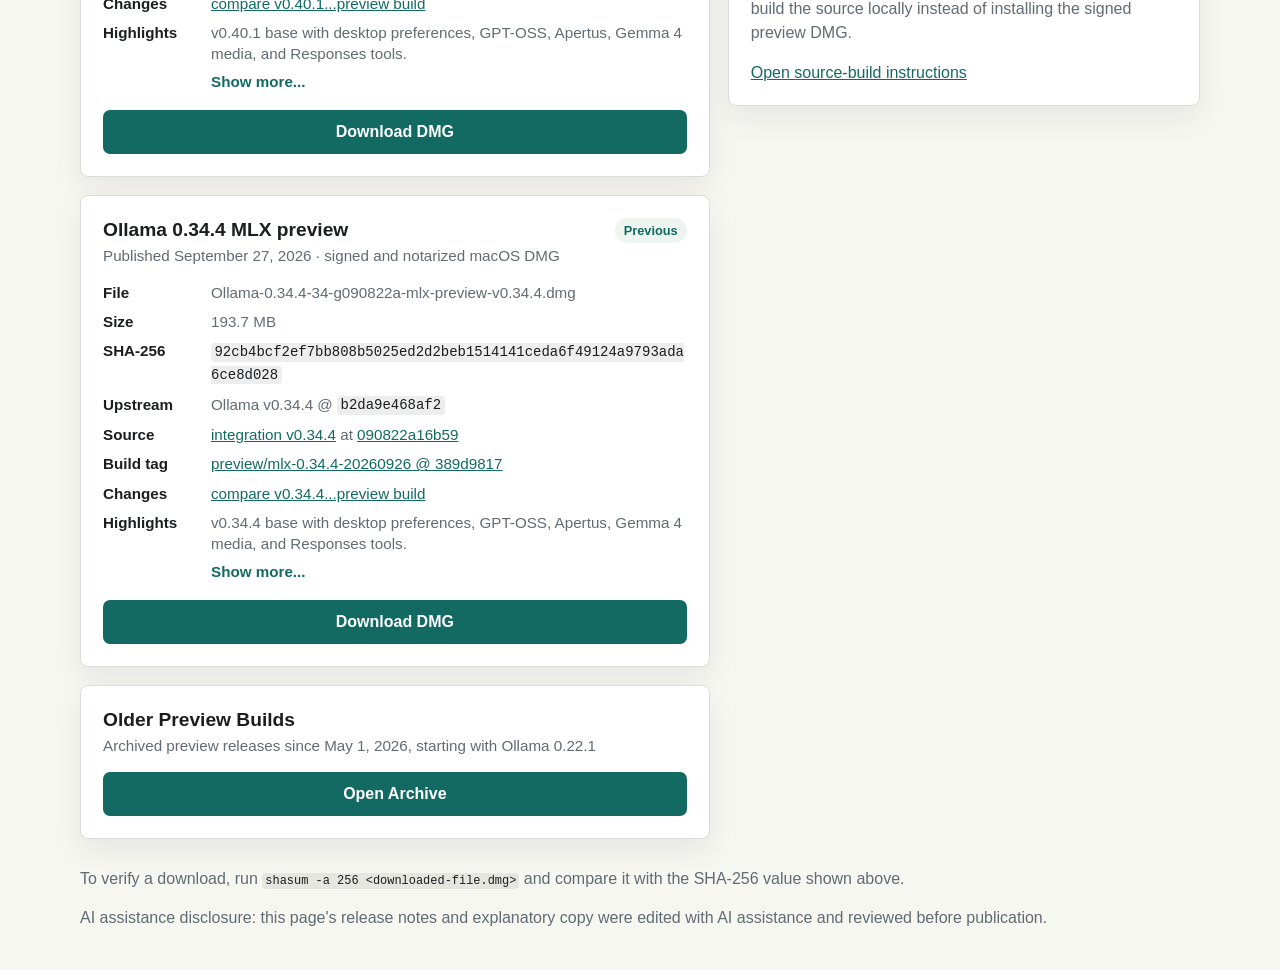
==== commit ff1c5df1: "Publish Ollama MLX preview v0.40.2 and updater feed Co-authored-by: Codex <noreply@openai.com>" ====
--- a/Ollama/index.html
+++ b/Ollama/index.html
@@ -39,8 +39,9 @@
           model runners before the changes are part of a regular Ollama release.
         </p>
         <p>
-          Automatic update checks and startup update behavior are disabled for the
-          preview build; manual update actions remain user-initiated.
+          MLX preview updates are optional: the app can download signed previews,
+          and you choose when to restart and install. Switching to official
+          Ollama is a separate manual choice.
         </p>
       </div>
     </header>
@@ -50,10 +51,42 @@
         <article class="download-card primary">
           <div class="card-heading">
             <div>
+              <h2>Ollama 0.40.2 MLX preview</h2>
+              <span class="build-meta">Published October 9, 2026 &middot; signed and notarized macOS DMG</span>
+            </div>
+            <span class="badge">Latest</span>
+          </div>
+
+          <dl class="details">
+            <div><dt>File</dt><dd>Ollama-0.40.2-40-gdb2f93e-mlx-preview-v0.40.2.dmg</dd></div>
+            <div><dt>Size</dt><dd>202.5 MB</dd></div>
+            <div><dt>SHA-256</dt><dd><code>1bc3a91853ba2e9d54f1dd1ee3948d778f2d756ceeb24139cf128f369162f49f</code></dd></div>
+            <div><dt>Upstream</dt><dd>Ollama v0.40.2 @ <code>b061384d90ff</code></dd></div>
+            <div><dt>Source</dt><dd><a href="https://github.com/pd95/ollama/tree/integration/mlx-preview-v0.40.2">integration v0.40.2</a> at <a href="https://github.com/pd95/ollama/commit/db2f93ec0d47a846beb5ec5e5ce264fa2f515e88">db2f93ec0d47</a></dd></div>
+            <div><dt>Build tag</dt><dd><a href="https://github.com/pd95/ollama/releases/tag/preview%2Fmlx-0.40.2-20261009">preview/mlx-0.40.2-20261009 @ 2b19d4f3</a></dd></div>
+            <div><dt>Changes</dt><dd><a href="https://github.com/ollama/ollama/compare/v0.40.2...pd95:ollama:2b19d4f34dd6f37e5983e329e673c2bb842c206e">compare v0.40.2...preview build</a></dd></div>
+            <div>
+              <dt>Highlights</dt>
+              <dd><span class="highlight-groups">
+                  <span class="highlight-group"><span class="highlight-label">Official Ollama v0.40.2</span><span>New since v0.40.1 preview: model listings select the preferred migrated model and hide downgrade guard tags, avoiding duplicate entries. Also includes Claude launch context and autocompaction fixes.</span></span>
+                  <span class="highlight-group"><span class="highlight-label">Desktop options in this build</span><span>The app remembers Chat or Apps as your home and whether the sidebar was open. Command-Q can hide the window while Ollama stays in the menu bar. It also includes a dedicated MLX-preview update check; switching to official Ollama remains a separate manual choice.</span></span>
+                  <span class="highlight-group"><span class="highlight-label">Included MLX preview capabilities</span><span>Native GPT-OSS runtime with validated thinking and tool calling; Apertus 1.0 text and Apertus 1.1 Mini runtimes (see the <a href="models.html">model caveats</a>)<br>
+                    Gemma 4 and Apertus 1.5 Omni image/audio with MP3, WebP, cancellation, and bounded media processing<br>
+                    Responses namespace tools, custom apply_patch compatibility, sparse tokenizer allocation, and desktop audio attachments.</span></span>
+              </span><br><span>Known limitations: Codex command fidelity, ordered-image answers on Gemma E4B, and Apertus 1.5 transcription remain imperfect. High image-memory use on Apertus 1.5 is under investigation (<a href="https://github.com/pd95/ollama/issues/36">issue #36</a>); the duplicated Command-Q setting is tracked separately (<a href="https://github.com/pd95/ollama/issues/37">issue #37</a>). See the <a href="models.html">model caveats</a>.</span></dd>
+            </div>
+          </dl>
+
+          <a class="download-button" href="https://github.com/pd95/ollama/releases/download/preview%2Fmlx-0.40.2-20261009/Ollama-0.40.2-40-gdb2f93e-mlx-preview-v0.40.2.dmg">Download DMG</a>
+        </article>
+
+        <article class="download-card">
+          <div class="card-heading">
+            <div>
               <h2>Ollama 0.40.1 MLX preview</h2>
               <span class="build-meta">Published October 9, 2026 &middot; signed and notarized macOS DMG</span>
             </div>
-            <span class="badge">Latest</span>
+            <span class="badge">Previous</span>
           </div>
 
           <dl class="details">
@@ -66,13 +99,17 @@
             <div><dt>Changes</dt><dd><a href="https://github.com/ollama/ollama/compare/v0.40.1...pd95:ollama:860d0390b3630f93e79581989622772fe7f08d62">compare v0.40.1...preview build</a></dd></div>
             <div>
               <dt>Highlights</dt>
-              <dd><span class="highlight-groups">
+              <dd><span class="expandable-field">
+                <span class="expandable-summary">v0.40.1 base with desktop preferences, GPT-OSS, Apertus, Gemma 4 media, and Responses tools.</span>
+                <span class="expandable-content"><span class="highlight-groups">
                   <span class="highlight-group"><span class="highlight-label">Official Ollama v0.40.1</span><span>New since v0.34.4 preview: multimodal embeddings, updated MLX dependencies, lower model-lookup overhead, and fixes for GPU-idle latency.</span></span>
                   <span class="highlight-group"><span class="highlight-label">Desktop options in this build</span><span>The app remembers Chat or Apps as your home and whether the sidebar was open. Command-Q can hide the window while Ollama stays in the menu bar. It also includes a dedicated MLX-preview update check; switching to official Ollama remains a separate manual choice.</span></span>
                   <span class="highlight-group"><span class="highlight-label">Included MLX preview capabilities</span><span>Native GPT-OSS runtime with validated thinking and tool calling; Apertus 1.0 text and Apertus 1.1 Mini runtimes (see the <a href="models.html">model caveats</a>)<br>
                     Gemma 4 and Apertus 1.5 Omni image/audio with MP3, WebP, cancellation, and bounded media processing<br>
                     Responses namespace tools, custom apply_patch compatibility, sparse tokenizer allocation, and desktop audio attachments.</span></span>
-              </span><br><span>Known limitations: Codex command fidelity, ordered-image answers on Gemma E4B, and fresh Apertus 1.5 transcription remain imperfect; see the <a href="models.html">model caveats</a>.</span></dd>
+              </span><br><span>Known limitations: Codex command fidelity, ordered-image answers on Gemma E4B, and fresh Apertus 1.5 transcription remain imperfect; see the <a href="models.html">model caveats</a>.</span></span>
+                <button class="expand-toggle" type="button" aria-expanded="false">Show more...</button>
+              </span></dd>
             </div>
           </dl>
 
@@ -118,41 +155,6 @@
         <article class="download-card">
           <div class="card-heading">
             <div>
-              <h2>Ollama 0.34.1 MLX preview</h2>
-              <span class="build-meta">Published September 18, 2026 &middot; signed and notarized macOS DMG</span>
-            </div>
-            <span class="badge">Previous</span>
-          </div>
-
-          <dl class="details">
-            <div><dt>File</dt><dd>Ollama-0.34.1-30-gc8b964e-mlx-preview-v0.34.1.dmg</dd></div>
-            <div><dt>Size</dt><dd>192.5 MB</dd></div>
-            <div><dt>SHA-256</dt><dd><code>bf0da003659be88682e1605628364d559c2cddffabae6f52f18cde57ae94f845</code></dd></div>
-            <div><dt>Upstream</dt><dd>Ollama v0.34.1 @ <code>38fdb5dd58c7</code></dd></div>
-            <div><dt>Source</dt><dd><a href="https://github.com/pd95/ollama/tree/staging/v0.34.1/integration">integration v0.34.1</a> at <a href="https://github.com/pd95/ollama/commit/c8b964edbd07964b35b85b730aab82d3b2b88f4d">c8b964edbd07</a></dd></div>
-            <div><dt>Build tag</dt><dd><a href="https://github.com/pd95/ollama/releases/tag/preview%2Fmlx-0.34.1-20260917">preview/mlx-0.34.1-20260917 @ a6cb9367</a></dd></div>
-            <div><dt>Changes</dt><dd><a href="https://github.com/ollama/ollama/compare/v0.34.1...pd95:ollama:a6cb936736813007cfc549181bc710a6d1031506">compare v0.34.1...preview build</a></dd></div>
-            <div>
-              <dt>Highlights</dt>
-              <dd><span class="expandable-field">
-                <span class="expandable-summary">v0.34.1 base with GPT-OSS, Apertus, Gemma 4 media, Responses tools, and desktop audio attachments.</span>
-                <span class="expandable-content"><span class="highlight-groups">
-                  <span class="highlight-group"><span class="highlight-label">Official Ollama v0.34.1</span><span>Updated official baseline with the current app, API, model-create, and runtime behavior from the stable v0.34.1 release.</span></span>
-                  <span class="highlight-group"><span class="highlight-label">Included MLX preview capabilities</span><span>Native GPT-OSS runtime with validated thinking and tool calling; Apertus 1.0 text and Apertus 1.1 Mini runtimes (see the <a href="models.html">model caveats</a>)<br>
-                    Gemma 4 and Apertus 1.5 Omni image/audio with MP3, WebP, cancellation, and bounded media processing<br>
-                    Responses namespace tools, custom apply_patch compatibility, sparse tokenizer allocation, and desktop audio attachments.</span></span>
-                </span></span>
-                <button class="expand-toggle" type="button" aria-expanded="false">Show more...</button>
-              </span></dd>
-            </div>
-          </dl>
-
-          <a class="download-button" href="https://github.com/pd95/ollama/releases/download/preview%2Fmlx-0.34.1-20260917/Ollama-0.34.1-30-gc8b964e-mlx-preview-v0.34.1.dmg">Download DMG</a>
-        </article>
-
-        <article class="download-card">
-          <div class="card-heading">
-            <div>
               <h2>Older Preview Builds</h2>
               <span class="build-meta">Archived preview releases since May 1, 2026, starting with Ollama 0.22.1</span>
             </div>
@@ -197,7 +199,7 @@
         <aside class="source-branches" aria-label="Included source branches">
           <div>
             <h2>Included Source Branches</h2>
-            <p>Functional source commits included in the latest signed preview. All thirteen open review PRs track these refreshed streams; previous release cards keep their own provenance links.</p>
+            <p>Functional source commits included in the latest signed preview. The thirteen accepted MLX streams are retained; previous release cards keep their own provenance links.</p>
           </div>
           <div class="branch-list">
             <div class="branch-item">
@@ -205,6 +207,7 @@
                 <strong>Build, Responses, and safety</strong>
                 <span class="branch-status">Included commits</span>
               </div>
+              <span class="branch-link"><a href="https://github.com/pd95/ollama/commit/db2f93ec0d47a846beb5ec5e5ce264fa2f515e88">Official v0.40.2 merge @ db2f93e</a> (<a href="https://github.com/pd95/ollama/pull/39">PR #39</a>)</span>
               <span class="branch-link"><a href="https://github.com/pd95/ollama/commit/e91c075d248ab47d7d6a9baf6f57ab1e6dbaca3e">MLX external reconfigure @ e91c075</a> (<a href="https://github.com/pd95/ollama/pull/31">PR #31</a>)</span>
               <span class="branch-link"><a href="https://github.com/pd95/ollama/commit/9a880eda26f601ed0b97bbb322c72d2e035f4a48">Darwin source overrides @ 9a880ed</a> (<a href="https://github.com/pd95/ollama/pull/28">PR #28</a>)</span>
               <span class="branch-link"><a href="https://github.com/pd95/ollama/commit/b4da910a26ab43a8f5f0ea875974f31283f6a968">MLX Metal install order @ b4da910</a> (<a href="https://github.com/pd95/ollama/pull/29">PR #29</a>)</span>
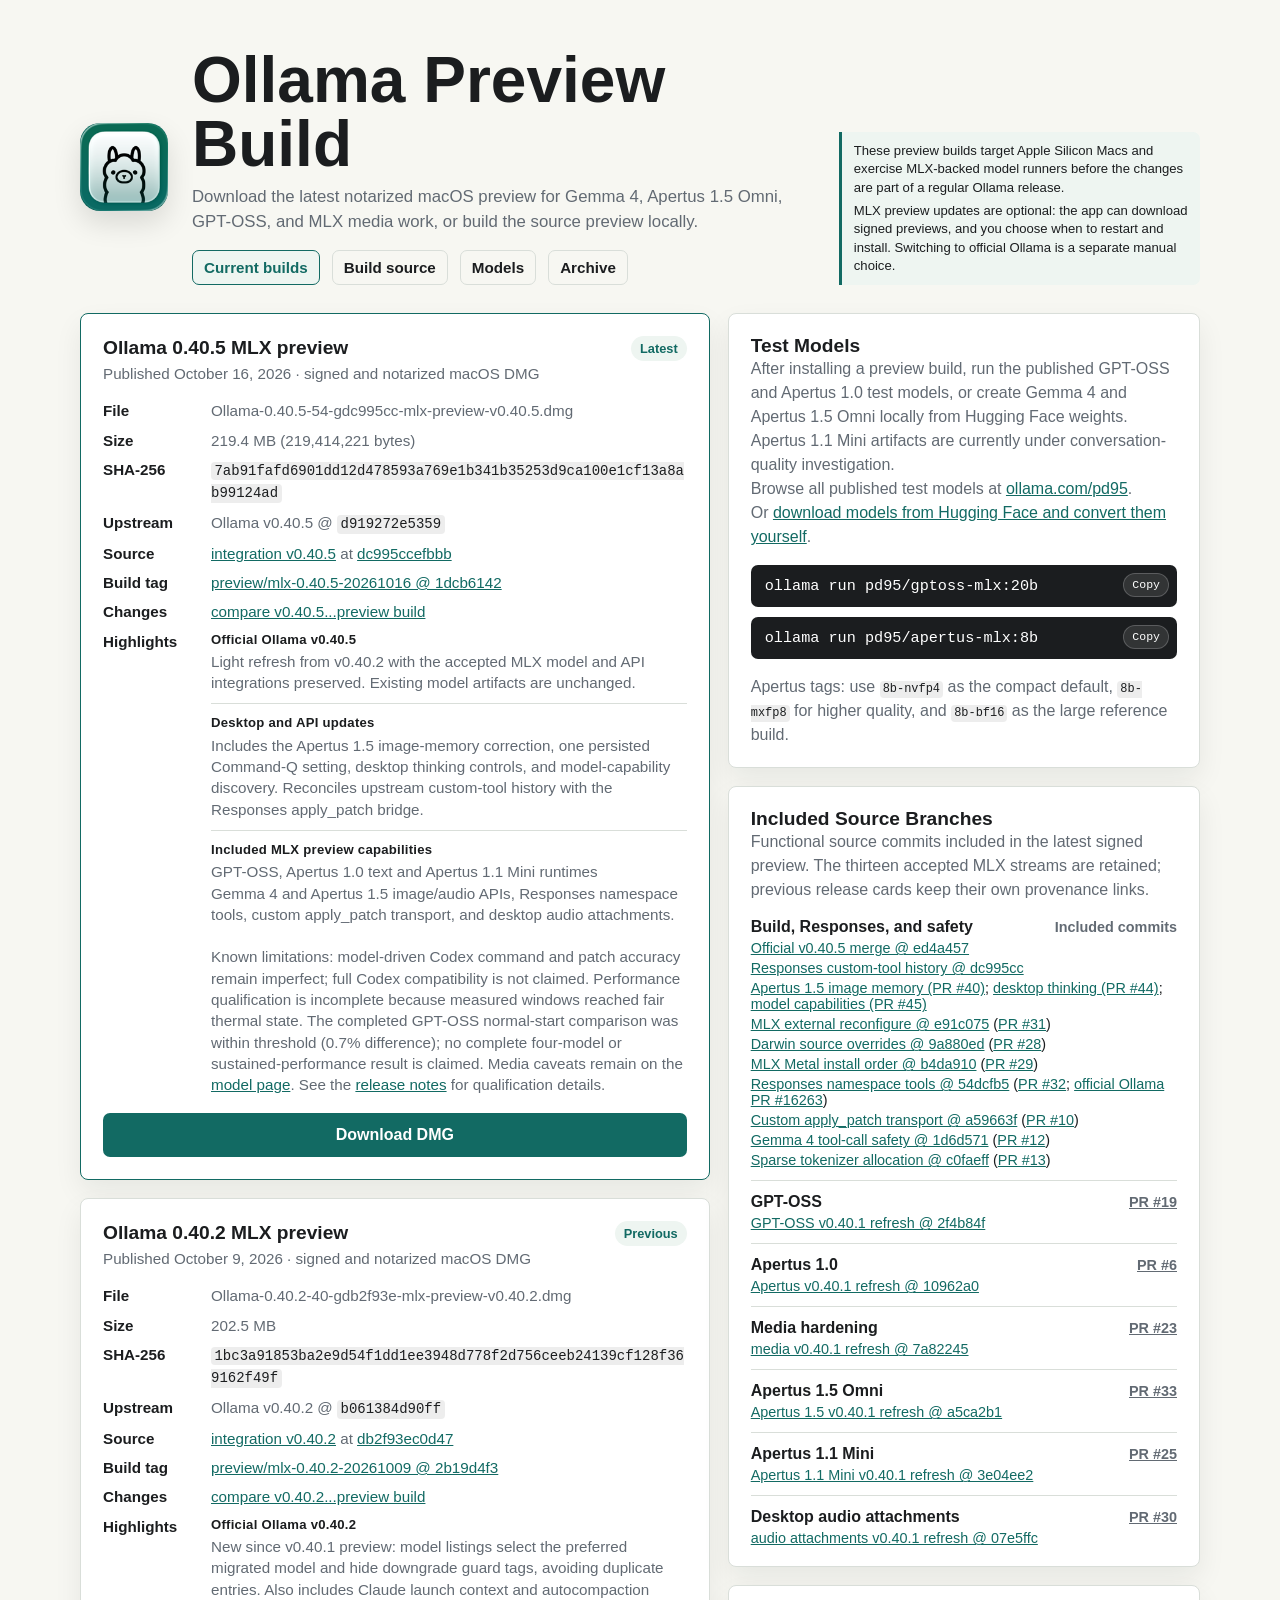
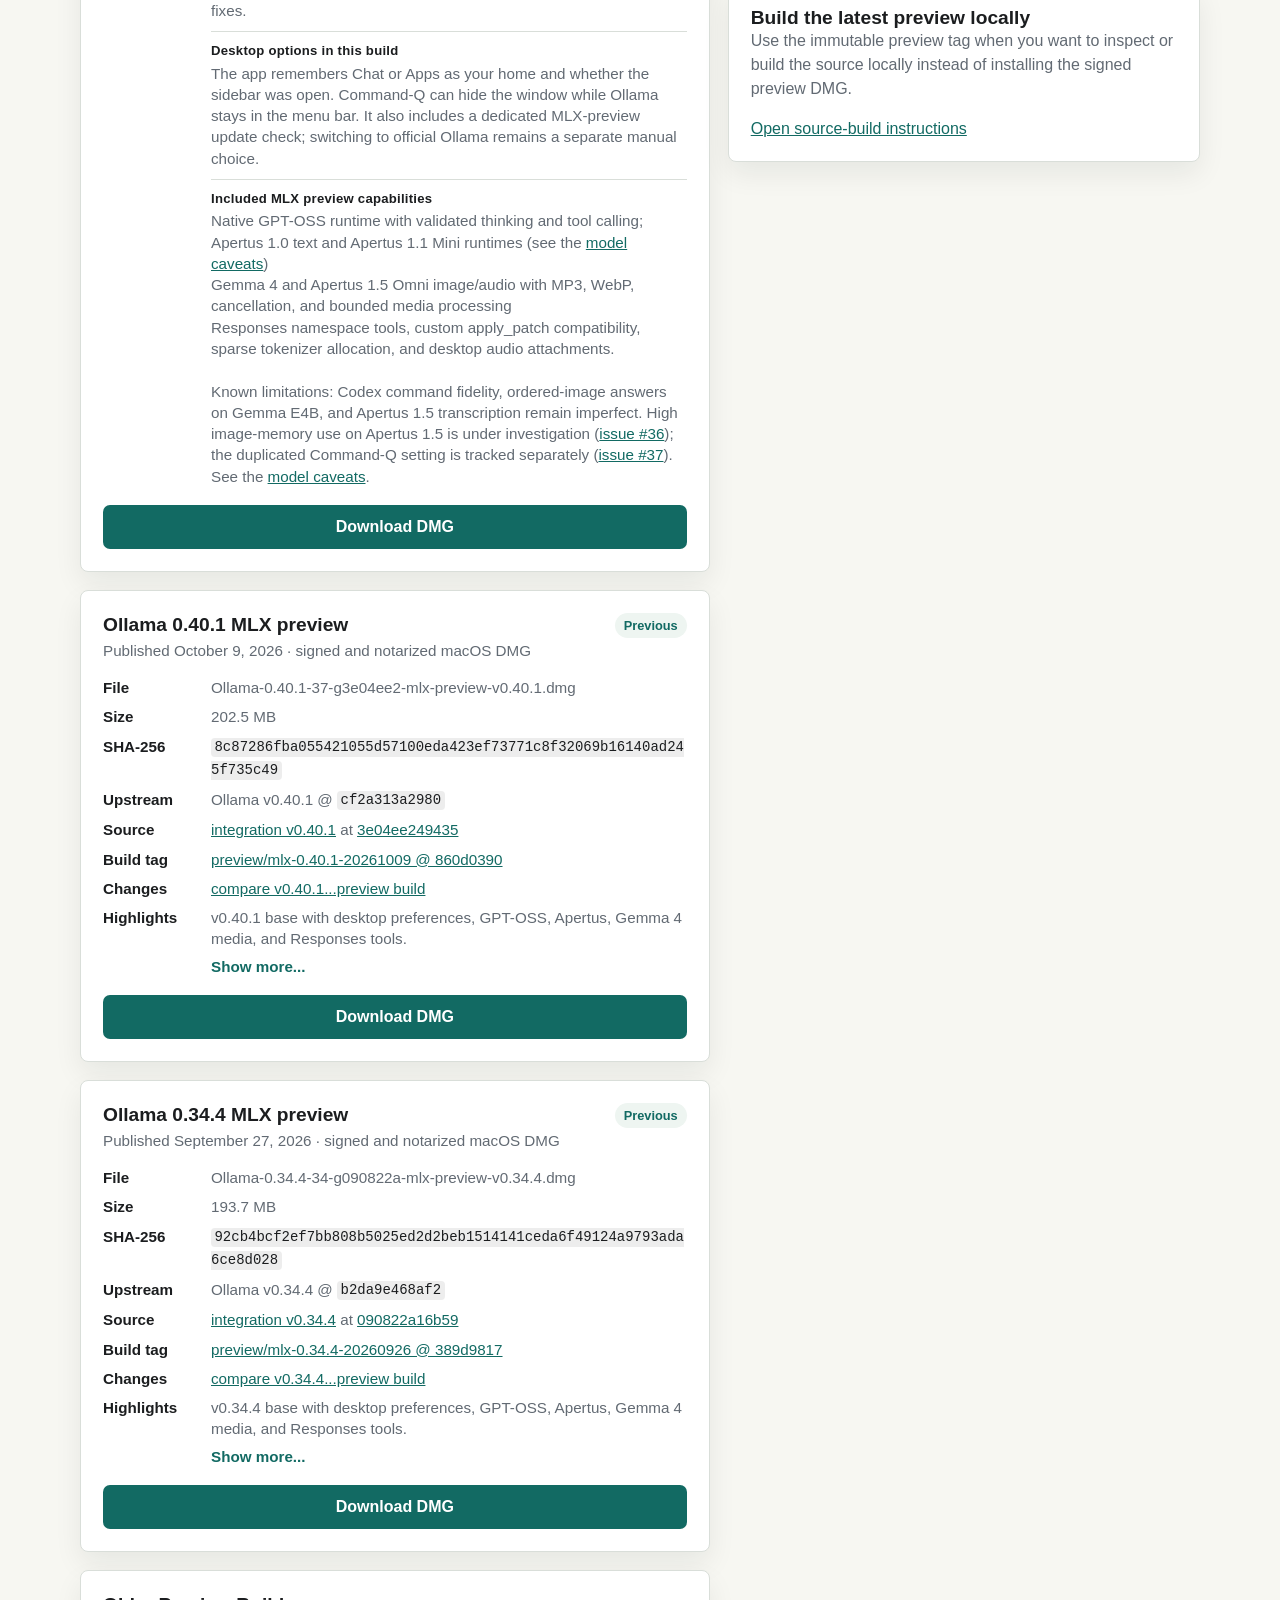
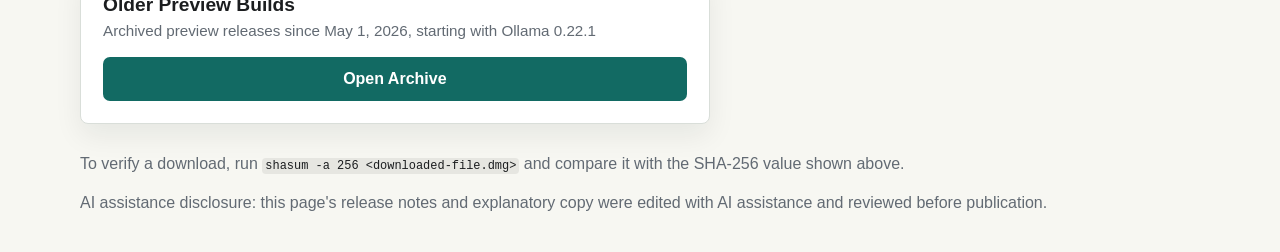
==== commit 17e360e3: "Publish Ollama MLX preview 0.40.5 Co-authored-by: Codex <noreply@openai.com>" ====
--- a/Ollama/index.html
+++ b/Ollama/index.html
@@ -51,10 +51,41 @@
         <article class="download-card primary">
           <div class="card-heading">
             <div>
+              <h2>Ollama 0.40.5 MLX preview</h2>
+              <span class="build-meta">Published October 16, 2026 &middot; signed and notarized macOS DMG</span>
+            </div>
+            <span class="badge">Latest</span>
+          </div>
+
+          <dl class="details">
+            <div><dt>File</dt><dd>Ollama-0.40.5-54-gdc995cc-mlx-preview-v0.40.5.dmg</dd></div>
+            <div><dt>Size</dt><dd>219.4 MB (219,414,221 bytes)</dd></div>
+            <div><dt>SHA-256</dt><dd><code>7ab91fafd6901dd12d478593a769e1b341b35253d9ca100e1cf13a8ab99124ad</code></dd></div>
+            <div><dt>Upstream</dt><dd>Ollama v0.40.5 @ <code>d919272e5359</code></dd></div>
+            <div><dt>Source</dt><dd><a href="https://github.com/pd95/ollama/tree/integration/mlx-preview-v0.40.5">integration v0.40.5</a> at <a href="https://github.com/pd95/ollama/commit/dc995ccefbbb6eadd922ed71ce6f53829ffdceff">dc995ccefbbb</a></dd></div>
+            <div><dt>Build tag</dt><dd><a href="https://github.com/pd95/ollama/releases/tag/preview%2Fmlx-0.40.5-20261016">preview/mlx-0.40.5-20261016 @ 1dcb6142</a></dd></div>
+            <div><dt>Changes</dt><dd><a href="https://github.com/ollama/ollama/compare/v0.40.5...pd95:ollama:1dcb6142242f14b6d554828e86ec648a395c8518">compare v0.40.5...preview build</a></dd></div>
+            <div>
+              <dt>Highlights</dt>
+              <dd><span class="highlight-groups">
+                  <span class="highlight-group"><span class="highlight-label">Official Ollama v0.40.5</span><span>Light refresh from v0.40.2 with the accepted MLX model and API integrations preserved. Existing model artifacts are unchanged.</span></span>
+                  <span class="highlight-group"><span class="highlight-label">Desktop and API updates</span><span>Includes the Apertus 1.5 image-memory correction, one persisted Command-Q setting, desktop thinking controls, and model-capability discovery. Reconciles upstream custom-tool history with the Responses apply_patch bridge.</span></span>
+                  <span class="highlight-group"><span class="highlight-label">Included MLX preview capabilities</span><span>GPT-OSS, Apertus 1.0 text and Apertus 1.1 Mini runtimes<br>
+                    Gemma 4 and Apertus 1.5 image/audio APIs, Responses namespace tools, custom apply_patch transport, and desktop audio attachments.</span></span>
+              </span><br><span>Known limitations: model-driven Codex command and patch accuracy remain imperfect; full Codex compatibility is not claimed. Performance qualification is incomplete because measured windows reached fair thermal state. The completed GPT-OSS normal-start comparison was within threshold (0.7% difference); no complete four-model or sustained-performance result is claimed. Media caveats remain on the <a href="models.html">model page</a>. See the <a href="https://github.com/pd95/ollama/releases/tag/preview%2Fmlx-0.40.5-20261016">release notes</a> for qualification details.</span></dd>
+            </div>
+          </dl>
+
+          <a class="download-button" href="https://github.com/pd95/ollama/releases/download/preview%2Fmlx-0.40.5-20261016/Ollama-0.40.5-54-gdc995cc-mlx-preview-v0.40.5.dmg">Download DMG</a>
+        </article>
+
+        <article class="download-card">
+          <div class="card-heading">
+            <div>
               <h2>Ollama 0.40.2 MLX preview</h2>
               <span class="build-meta">Published October 9, 2026 &middot; signed and notarized macOS DMG</span>
             </div>
-            <span class="badge">Latest</span>
+            <span class="badge">Previous</span>
           </div>
 
           <dl class="details">
@@ -207,7 +238,9 @@
                 <strong>Build, Responses, and safety</strong>
                 <span class="branch-status">Included commits</span>
               </div>
-              <span class="branch-link"><a href="https://github.com/pd95/ollama/commit/db2f93ec0d47a846beb5ec5e5ce264fa2f515e88">Official v0.40.2 merge @ db2f93e</a> (<a href="https://github.com/pd95/ollama/pull/39">PR #39</a>)</span>
+              <span class="branch-link"><a href="https://github.com/pd95/ollama/commit/ed4a457f81851eaded5ef42429b6dbe44feac625">Official v0.40.5 merge @ ed4a457</a></span>
+              <span class="branch-link"><a href="https://github.com/pd95/ollama/commit/dc995ccefbbb6eadd922ed71ce6f53829ffdceff">Responses custom-tool history @ dc995cc</a></span>
+              <span class="branch-link"><a href="https://github.com/pd95/ollama/pull/40">Apertus 1.5 image memory (PR #40)</a>; <a href="https://github.com/pd95/ollama/pull/44">desktop thinking (PR #44)</a>; <a href="https://github.com/pd95/ollama/pull/45">model capabilities (PR #45)</a></span>
               <span class="branch-link"><a href="https://github.com/pd95/ollama/commit/e91c075d248ab47d7d6a9baf6f57ab1e6dbaca3e">MLX external reconfigure @ e91c075</a> (<a href="https://github.com/pd95/ollama/pull/31">PR #31</a>)</span>
               <span class="branch-link"><a href="https://github.com/pd95/ollama/commit/9a880eda26f601ed0b97bbb322c72d2e035f4a48">Darwin source overrides @ 9a880ed</a> (<a href="https://github.com/pd95/ollama/pull/28">PR #28</a>)</span>
               <span class="branch-link"><a href="https://github.com/pd95/ollama/commit/b4da910a26ab43a8f5f0ea875974f31283f6a968">MLX Metal install order @ b4da910</a> (<a href="https://github.com/pd95/ollama/pull/29">PR #29</a>)</span>
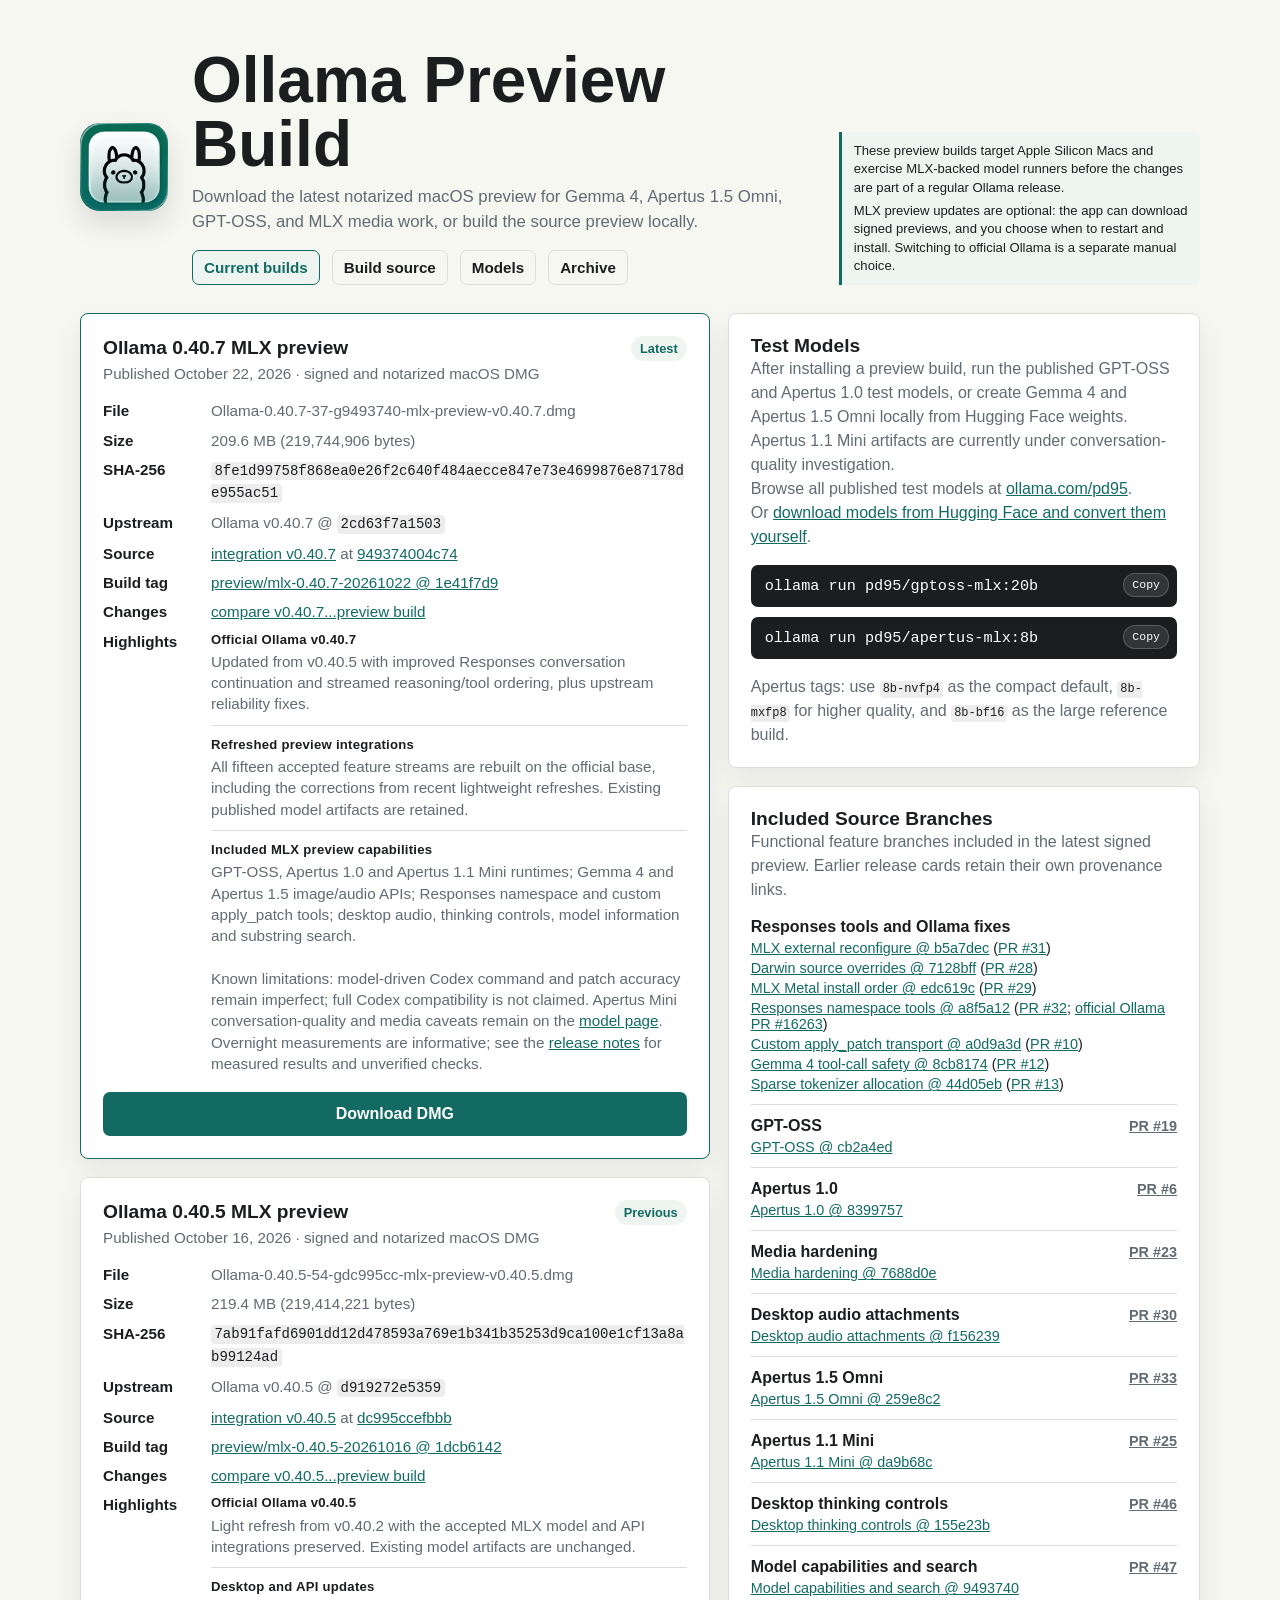
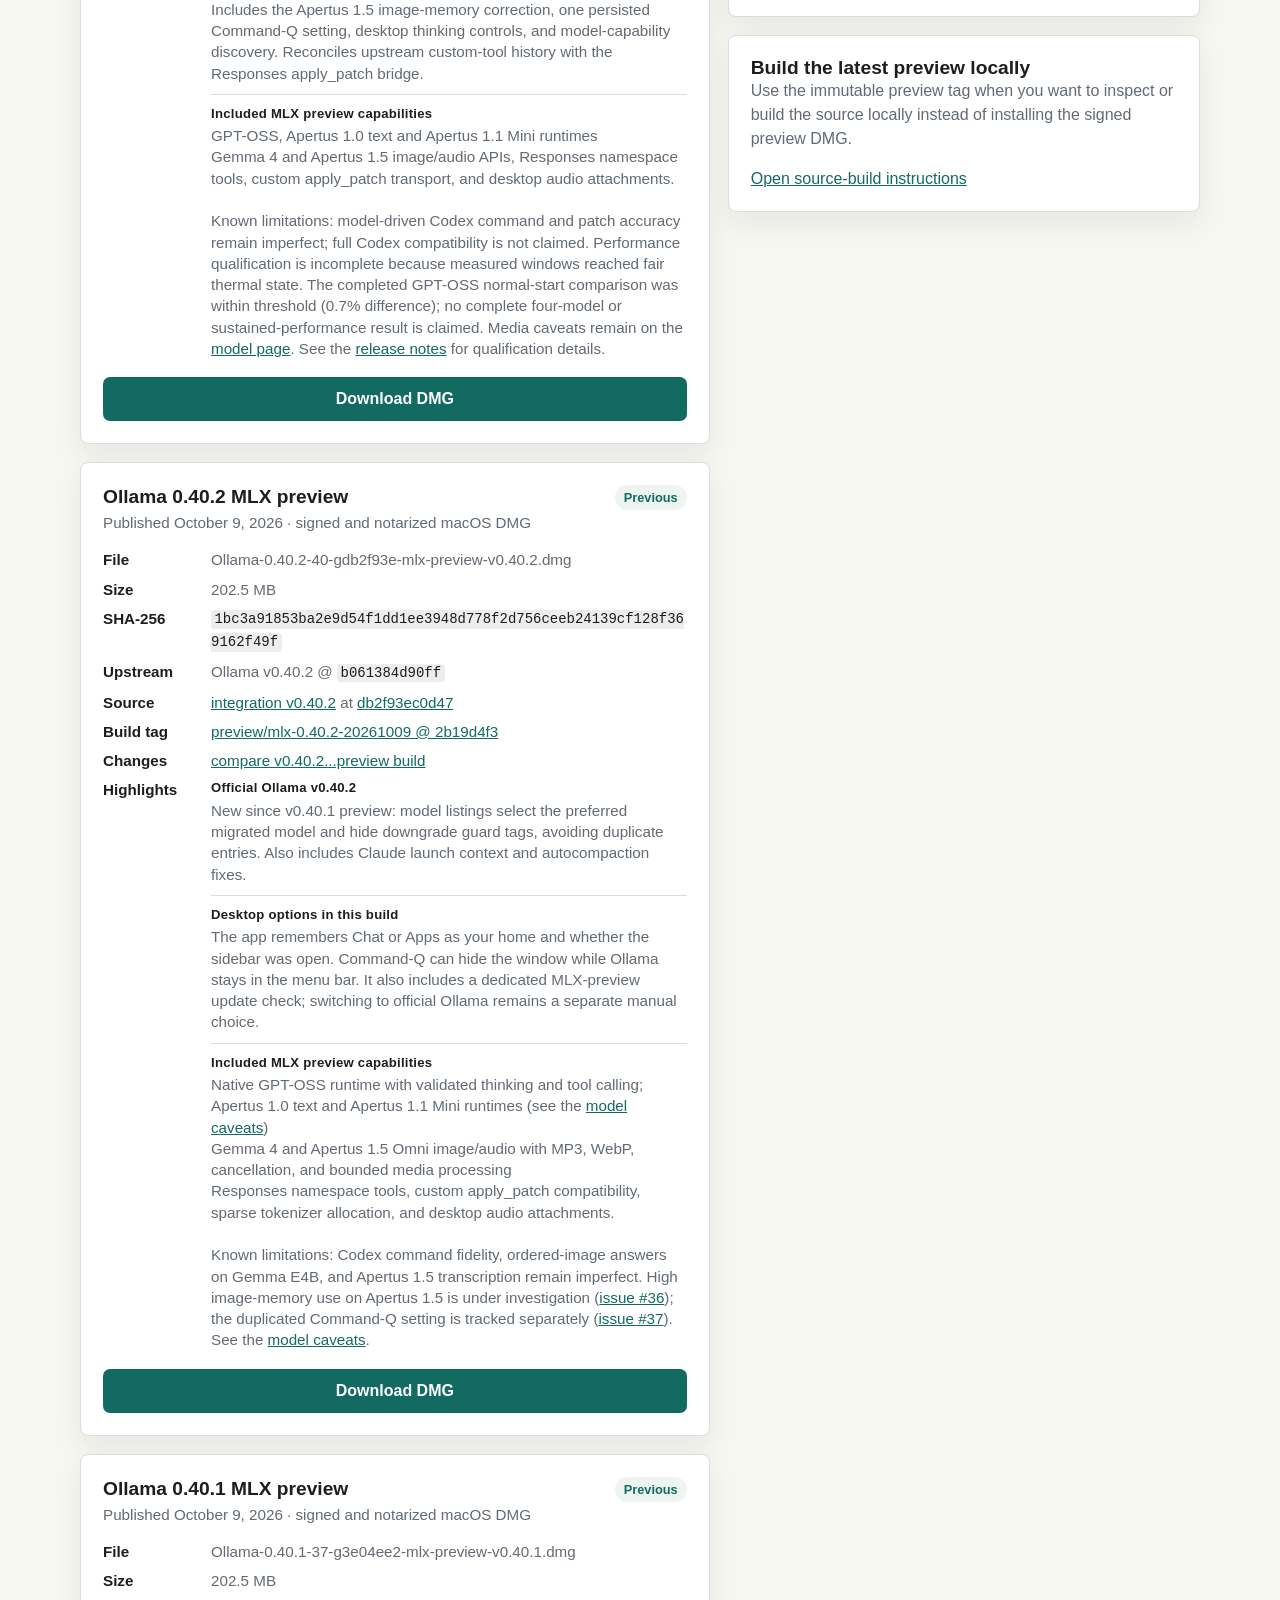
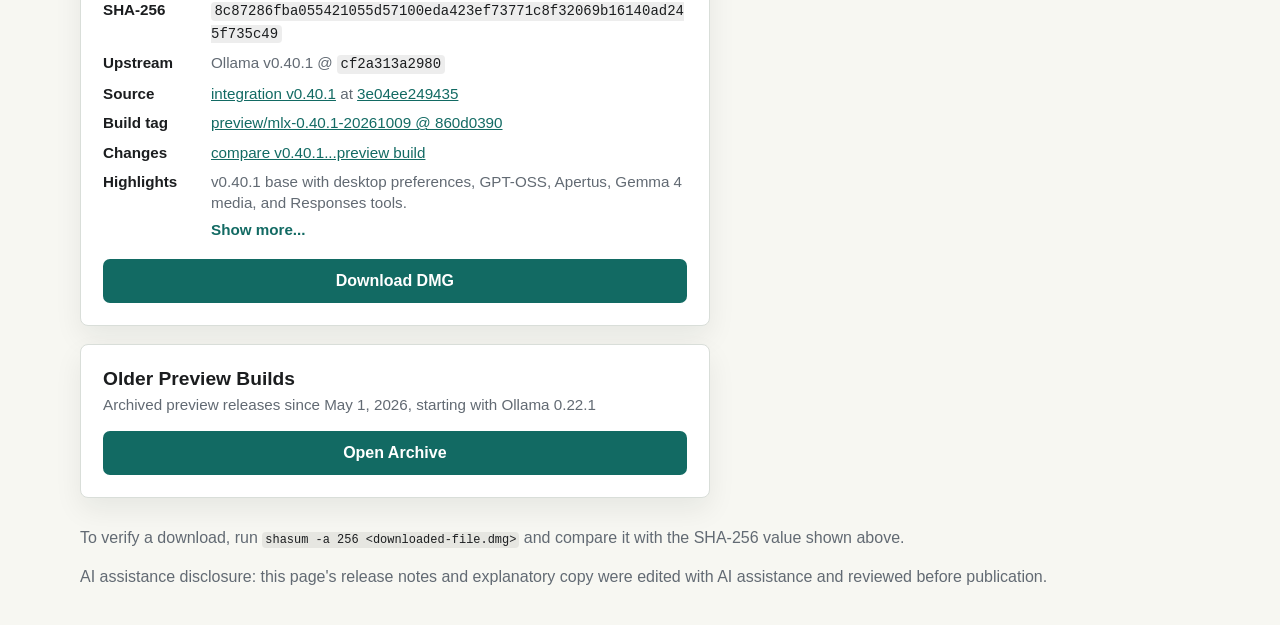
==== commit 70d62632: "Publish Ollama MLX v0.40.7 preview Co-authored-by: Codex <noreply@openai.com>" ====
--- a/Ollama/index.html
+++ b/Ollama/index.html
@@ -51,10 +51,40 @@
         <article class="download-card primary">
           <div class="card-heading">
             <div>
+              <h2>Ollama 0.40.7 MLX preview</h2>
+              <span class="build-meta">Published October 22, 2026 &middot; signed and notarized macOS DMG</span>
+            </div>
+            <span class="badge">Latest</span>
+          </div>
+
+          <dl class="details">
+            <div><dt>File</dt><dd>Ollama-0.40.7-37-g9493740-mlx-preview-v0.40.7.dmg</dd></div>
+            <div><dt>Size</dt><dd>209.6 MB (219,744,906 bytes)</dd></div>
+            <div><dt>SHA-256</dt><dd><code>8fe1d99758f868ea0e26f2c640f484aecce847e73e4699876e87178de955ac51</code></dd></div>
+            <div><dt>Upstream</dt><dd>Ollama v0.40.7 @ <code>2cd63f7a1503</code></dd></div>
+            <div><dt>Source</dt><dd><a href="https://github.com/pd95/ollama/tree/integration/mlx-preview-v0.40.7">integration v0.40.7</a> at <a href="https://github.com/pd95/ollama/commit/949374004c7454cf1d38b05639828854508db5b1">949374004c74</a></dd></div>
+            <div><dt>Build tag</dt><dd><a href="https://github.com/pd95/ollama/releases/tag/preview%2Fmlx-0.40.7-20261022">preview/mlx-0.40.7-20261022 @ 1e41f7d9</a></dd></div>
+            <div><dt>Changes</dt><dd><a href="https://github.com/ollama/ollama/compare/v0.40.7...pd95:ollama:1e41f7d979beb545c586136300f3075cc47ec70c">compare v0.40.7...preview build</a></dd></div>
+            <div>
+              <dt>Highlights</dt>
+              <dd><span class="highlight-groups">
+                  <span class="highlight-group"><span class="highlight-label">Official Ollama v0.40.7</span><span>Updated from v0.40.5 with improved Responses conversation continuation and streamed reasoning/tool ordering, plus upstream reliability fixes.</span></span>
+                  <span class="highlight-group"><span class="highlight-label">Refreshed preview integrations</span><span>All fifteen accepted feature streams are rebuilt on the official base, including the corrections from recent lightweight refreshes. Existing published model artifacts are retained.</span></span>
+                  <span class="highlight-group"><span class="highlight-label">Included MLX preview capabilities</span><span>GPT-OSS, Apertus 1.0 and Apertus 1.1 Mini runtimes; Gemma 4 and Apertus 1.5 image/audio APIs; Responses namespace and custom apply_patch tools; desktop audio, thinking controls, model information and substring search.</span></span>
+              </span><br><span>Known limitations: model-driven Codex command and patch accuracy remain imperfect; full Codex compatibility is not claimed. Apertus Mini conversation-quality and media caveats remain on the <a href="models.html">model page</a>. Overnight measurements are informative; see the <a href="https://github.com/pd95/ollama/releases/tag/preview%2Fmlx-0.40.7-20261022">release notes</a> for measured results and unverified checks.</span></dd>
+            </div>
+          </dl>
+
+          <a class="download-button" href="https://github.com/pd95/ollama/releases/download/preview%2Fmlx-0.40.7-20261022/Ollama-0.40.7-37-g9493740-mlx-preview-v0.40.7.dmg">Download DMG</a>
+        </article>
+
+        <article class="download-card">
+          <div class="card-heading">
+            <div>
               <h2>Ollama 0.40.5 MLX preview</h2>
               <span class="build-meta">Published October 16, 2026 &middot; signed and notarized macOS DMG</span>
             </div>
-            <span class="badge">Latest</span>
+            <span class="badge">Previous</span>
           </div>
 
           <dl class="details">
@@ -150,42 +180,6 @@
         <article class="download-card">
           <div class="card-heading">
             <div>
-              <h2>Ollama 0.34.4 MLX preview</h2>
-              <span class="build-meta">Published September 27, 2026 &middot; signed and notarized macOS DMG</span>
-            </div>
-            <span class="badge">Previous</span>
-          </div>
-
-          <dl class="details">
-            <div><dt>File</dt><dd>Ollama-0.34.4-34-g090822a-mlx-preview-v0.34.4.dmg</dd></div>
-            <div><dt>Size</dt><dd>193.7 MB</dd></div>
-            <div><dt>SHA-256</dt><dd><code>92cb4bcf2ef7bb808b5025ed2d2beb1514141ceda6f49124a9793ada6ce8d028</code></dd></div>
-            <div><dt>Upstream</dt><dd>Ollama v0.34.4 @ <code>b2da9e468af2</code></dd></div>
-            <div><dt>Source</dt><dd><a href="https://github.com/pd95/ollama/tree/staging/v0.34.4/integration">integration v0.34.4</a> at <a href="https://github.com/pd95/ollama/commit/090822a16b595203d31f335b0baa8288a10c8c85">090822a16b59</a></dd></div>
-            <div><dt>Build tag</dt><dd><a href="https://github.com/pd95/ollama/releases/tag/preview%2Fmlx-0.34.4-20260926">preview/mlx-0.34.4-20260926 @ 389d9817</a></dd></div>
-            <div><dt>Changes</dt><dd><a href="https://github.com/ollama/ollama/compare/v0.34.4...pd95:ollama:389d9817e1b08d6f860e9678abc76b10cb4a1d14">compare v0.34.4...preview build</a></dd></div>
-            <div>
-              <dt>Highlights</dt>
-              <dd><span class="expandable-field">
-                <span class="expandable-summary">v0.34.4 base with desktop preferences, GPT-OSS, Apertus, Gemma 4 media, and Responses tools.</span>
-                <span class="expandable-content"><span class="highlight-groups">
-                  <span class="highlight-group"><span class="highlight-label">Official Ollama v0.34.4</span><span>New since v0.34.1 preview: first-run CLI setup, thinking controls, faster structured outputs, Apple Silicon model improvements, and reliability fixes.</span></span>
-                  <span class="highlight-group"><span class="highlight-label">Desktop options in this build</span><span>The app remembers Chat or Apps as your home and whether the sidebar was open. Command-Q can hide the window while Ollama stays in the menu bar. It also includes a dedicated MLX-preview update check; switching to official Ollama remains a separate manual choice.</span></span>
-                  <span class="highlight-group"><span class="highlight-label">Included MLX preview capabilities</span><span>Native GPT-OSS runtime with validated thinking and tool calling; Apertus 1.0 text and Apertus 1.1 Mini runtimes (see the <a href="models.html">model caveats</a>)<br>
-                    Gemma 4 and Apertus 1.5 Omni image/audio with MP3, WebP, cancellation, and bounded media processing<br>
-                    Responses namespace tools, custom apply_patch compatibility, sparse tokenizer allocation, and desktop audio attachments.</span></span>
-                </span></span>
-                <button class="expand-toggle" type="button" aria-expanded="false">Show more...</button>
-              </span></dd>
-            </div>
-          </dl>
-
-          <a class="download-button" href="https://github.com/pd95/ollama/releases/download/preview%2Fmlx-0.34.4-20260926/Ollama-0.34.4-34-g090822a-mlx-preview-v0.34.4.dmg">Download DMG</a>
-        </article>
-
-        <article class="download-card">
-          <div class="card-heading">
-            <div>
               <h2>Older Preview Builds</h2>
               <span class="build-meta">Archived preview releases since May 1, 2026, starting with Ollama 0.22.1</span>
             </div>
@@ -228,69 +222,25 @@
         </aside>
 
         <aside class="source-branches" aria-label="Included source branches">
-          <div>
-            <h2>Included Source Branches</h2>
-            <p>Functional source commits included in the latest signed preview. The thirteen accepted MLX streams are retained; previous release cards keep their own provenance links.</p>
-          </div>
+          <div><h2>Included Source Branches</h2><p>Functional feature branches included in the latest signed preview. Earlier release cards retain their own provenance links.</p></div>
           <div class="branch-list">
-            <div class="branch-item">
-              <div class="branch-heading">
-                <strong>Build, Responses, and safety</strong>
-                <span class="branch-status">Included commits</span>
-              </div>
-              <span class="branch-link"><a href="https://github.com/pd95/ollama/commit/ed4a457f81851eaded5ef42429b6dbe44feac625">Official v0.40.5 merge @ ed4a457</a></span>
-              <span class="branch-link"><a href="https://github.com/pd95/ollama/commit/dc995ccefbbb6eadd922ed71ce6f53829ffdceff">Responses custom-tool history @ dc995cc</a></span>
-              <span class="branch-link"><a href="https://github.com/pd95/ollama/pull/40">Apertus 1.5 image memory (PR #40)</a>; <a href="https://github.com/pd95/ollama/pull/44">desktop thinking (PR #44)</a>; <a href="https://github.com/pd95/ollama/pull/45">model capabilities (PR #45)</a></span>
-              <span class="branch-link"><a href="https://github.com/pd95/ollama/commit/e91c075d248ab47d7d6a9baf6f57ab1e6dbaca3e">MLX external reconfigure @ e91c075</a> (<a href="https://github.com/pd95/ollama/pull/31">PR #31</a>)</span>
-              <span class="branch-link"><a href="https://github.com/pd95/ollama/commit/9a880eda26f601ed0b97bbb322c72d2e035f4a48">Darwin source overrides @ 9a880ed</a> (<a href="https://github.com/pd95/ollama/pull/28">PR #28</a>)</span>
-              <span class="branch-link"><a href="https://github.com/pd95/ollama/commit/b4da910a26ab43a8f5f0ea875974f31283f6a968">MLX Metal install order @ b4da910</a> (<a href="https://github.com/pd95/ollama/pull/29">PR #29</a>)</span>
-              <span class="branch-link"><a href="https://github.com/pd95/ollama/commit/54dcfb53c1c77028708149c3404b6c920619c429">Responses namespace tools @ 54dcfb5</a> (<a href="https://github.com/pd95/ollama/pull/32">PR #32</a>; <a href="https://github.com/ollama/ollama/pull/16263">official Ollama PR #16263</a>)</span>
-              <span class="branch-link"><a href="https://github.com/pd95/ollama/commit/a59663ff99cbb4098f076533e59f20acdba5632d">Custom apply_patch transport @ a59663f</a> (<a href="https://github.com/pd95/ollama/pull/10">PR #10</a>)</span>
-              <span class="branch-link"><a href="https://github.com/pd95/ollama/commit/1d6d57118b8b97f7f0e13583c3d4587f6dc99633">Gemma 4 tool-call safety @ 1d6d571</a> (<a href="https://github.com/pd95/ollama/pull/12">PR #12</a>)</span>
-              <span class="branch-link"><a href="https://github.com/pd95/ollama/commit/c0faeff844a67990f4b0b0dceb0f0f3022e843a1">Sparse tokenizer allocation @ c0faeff</a> (<a href="https://github.com/pd95/ollama/pull/13">PR #13</a>)</span>
-            </div>
-            <div class="branch-item">
-              <div class="branch-heading">
-                <strong>GPT-OSS</strong>
-                <a class="branch-status" href="https://github.com/pd95/ollama/pull/19">PR #19</a>
-              </div>
-              <a class="branch-link" href="https://github.com/pd95/ollama/commit/2f4b84f33e348dda280459560d66b2e7e49d1466">GPT-OSS v0.40.1 refresh @ 2f4b84f</a>
-            </div>
-            <div class="branch-item">
-              <div class="branch-heading">
-                <strong>Apertus 1.0</strong>
-                <a class="branch-status" href="https://github.com/pd95/ollama/pull/6">PR #6</a>
-              </div>
-              <a class="branch-link" href="https://github.com/pd95/ollama/commit/10962a04518c344196d1a71cbcc12595bedca7a3">Apertus v0.40.1 refresh @ 10962a0</a>
-            </div>
-            <div class="branch-item">
-              <div class="branch-heading">
-                <strong>Media hardening</strong>
-                <a class="branch-status" href="https://github.com/pd95/ollama/pull/23">PR #23</a>
-              </div>
-              <a class="branch-link" href="https://github.com/pd95/ollama/commit/7a82245a5e8d53dae0455afd789aba51b72bcb42">media v0.40.1 refresh @ 7a82245</a>
-            </div>
-            <div class="branch-item">
-              <div class="branch-heading">
-                <strong>Apertus 1.5 Omni</strong>
-                <a class="branch-status" href="https://github.com/pd95/ollama/pull/33">PR #33</a>
-              </div>
-              <a class="branch-link" href="https://github.com/pd95/ollama/commit/a5ca2b161c5ccf2c2088759e9a997a2d78a92b56">Apertus 1.5 v0.40.1 refresh @ a5ca2b1</a>
-            </div>
-            <div class="branch-item">
-              <div class="branch-heading">
-                <strong>Apertus 1.1 Mini</strong>
-                <a class="branch-status" href="https://github.com/pd95/ollama/pull/25">PR #25</a>
-              </div>
-              <a class="branch-link" href="https://github.com/pd95/ollama/commit/3e04ee2494350fdfa54817a2e5631eea057f4ce3">Apertus 1.1 Mini v0.40.1 refresh @ 3e04ee2</a>
-            </div>
-            <div class="branch-item">
-              <div class="branch-heading">
-                <strong>Desktop audio attachments</strong>
-                <a class="branch-status" href="https://github.com/pd95/ollama/pull/30">PR #30</a>
-              </div>
-              <a class="branch-link" href="https://github.com/pd95/ollama/commit/07e5ffc8c55da6da73eb0e6d03b6235356b8539d">audio attachments v0.40.1 refresh @ 07e5ffc</a>
-            </div>
+            <div class="branch-item"><div class="branch-heading"><strong>Responses tools and Ollama fixes</strong></div>
+              <span class="branch-link"><a href="https://github.com/pd95/ollama/commit/b5a7dec5f044952fc59c3f447298edc87e989d7c">MLX external reconfigure @ b5a7dec</a> (<a href="https://github.com/pd95/ollama/pull/31">PR #31</a>)</span>
+              <span class="branch-link"><a href="https://github.com/pd95/ollama/commit/7128bff887cf7fbe95d9d7fee48e7bbee885e67d">Darwin source overrides @ 7128bff</a> (<a href="https://github.com/pd95/ollama/pull/28">PR #28</a>)</span>
+              <span class="branch-link"><a href="https://github.com/pd95/ollama/commit/edc619cacc0df046fddd0bc0100f6e7033f6ade8">MLX Metal install order @ edc619c</a> (<a href="https://github.com/pd95/ollama/pull/29">PR #29</a>)</span>
+              <span class="branch-link"><a href="https://github.com/pd95/ollama/commit/a8f5a1291713ba847a2731fabc3e79f6d00a241c">Responses namespace tools @ a8f5a12</a> (<a href="https://github.com/pd95/ollama/pull/32">PR #32</a>; <a href="https://github.com/ollama/ollama/pull/16263">official Ollama PR #16263</a>)</span>
+              <span class="branch-link"><a href="https://github.com/pd95/ollama/commit/a0d9a3dc54f12b7b1a1e3c73d86b699e59076140">Custom apply_patch transport @ a0d9a3d</a> (<a href="https://github.com/pd95/ollama/pull/10">PR #10</a>)</span>
+              <span class="branch-link"><a href="https://github.com/pd95/ollama/commit/8cb817458f6ff848a673ff5dab5f939006d29c44">Gemma 4 tool-call safety @ 8cb8174</a> (<a href="https://github.com/pd95/ollama/pull/12">PR #12</a>)</span>
+              <span class="branch-link"><a href="https://github.com/pd95/ollama/commit/44d05ebe57eaa6d18d4d582affdc93ba345e257f">Sparse tokenizer allocation @ 44d05eb</a> (<a href="https://github.com/pd95/ollama/pull/13">PR #13</a>)</span>
+            </div>
+            <div class="branch-item"><div class="branch-heading"><strong>GPT-OSS</strong><a class="branch-status" href="https://github.com/pd95/ollama/pull/19">PR #19</a></div><a class="branch-link" href="https://github.com/pd95/ollama/commit/cb2a4eda0d6798b6278edb8cc01deb7af4109dae">GPT-OSS @ cb2a4ed</a></div>
+            <div class="branch-item"><div class="branch-heading"><strong>Apertus 1.0</strong><a class="branch-status" href="https://github.com/pd95/ollama/pull/6">PR #6</a></div><a class="branch-link" href="https://github.com/pd95/ollama/commit/8399757b11c3e63de435500dcabb8e999fb133a4">Apertus 1.0 @ 8399757</a></div>
+            <div class="branch-item"><div class="branch-heading"><strong>Media hardening</strong><a class="branch-status" href="https://github.com/pd95/ollama/pull/23">PR #23</a></div><a class="branch-link" href="https://github.com/pd95/ollama/commit/7688d0e653a24a2c9ca086cd9aba72bc5f4ccd6d">Media hardening @ 7688d0e</a></div>
+            <div class="branch-item"><div class="branch-heading"><strong>Desktop audio attachments</strong><a class="branch-status" href="https://github.com/pd95/ollama/pull/30">PR #30</a></div><a class="branch-link" href="https://github.com/pd95/ollama/commit/f1562399569882406ca69225acbb7c72be74eb1a">Desktop audio attachments @ f156239</a></div>
+            <div class="branch-item"><div class="branch-heading"><strong>Apertus 1.5 Omni</strong><a class="branch-status" href="https://github.com/pd95/ollama/pull/33">PR #33</a></div><a class="branch-link" href="https://github.com/pd95/ollama/commit/259e8c255301c92ecc07c93d7321e03fa031ef1c">Apertus 1.5 Omni @ 259e8c2</a></div>
+            <div class="branch-item"><div class="branch-heading"><strong>Apertus 1.1 Mini</strong><a class="branch-status" href="https://github.com/pd95/ollama/pull/25">PR #25</a></div><a class="branch-link" href="https://github.com/pd95/ollama/commit/da9b68c2933ed1ef182d8c73967f2f5e494468e8">Apertus 1.1 Mini @ da9b68c</a></div>
+            <div class="branch-item"><div class="branch-heading"><strong>Desktop thinking controls</strong><a class="branch-status" href="https://github.com/pd95/ollama/pull/46">PR #46</a></div><a class="branch-link" href="https://github.com/pd95/ollama/commit/155e23b7857bdcccd0e3beb965d6eeec7c381446">Desktop thinking controls @ 155e23b</a></div>
+            <div class="branch-item"><div class="branch-heading"><strong>Model capabilities and search</strong><a class="branch-status" href="https://github.com/pd95/ollama/pull/47">PR #47</a></div><a class="branch-link" href="https://github.com/pd95/ollama/commit/949374004c7454cf1d38b05639828854508db5b1">Model capabilities and search @ 9493740</a></div>
           </div>
         </aside>
 
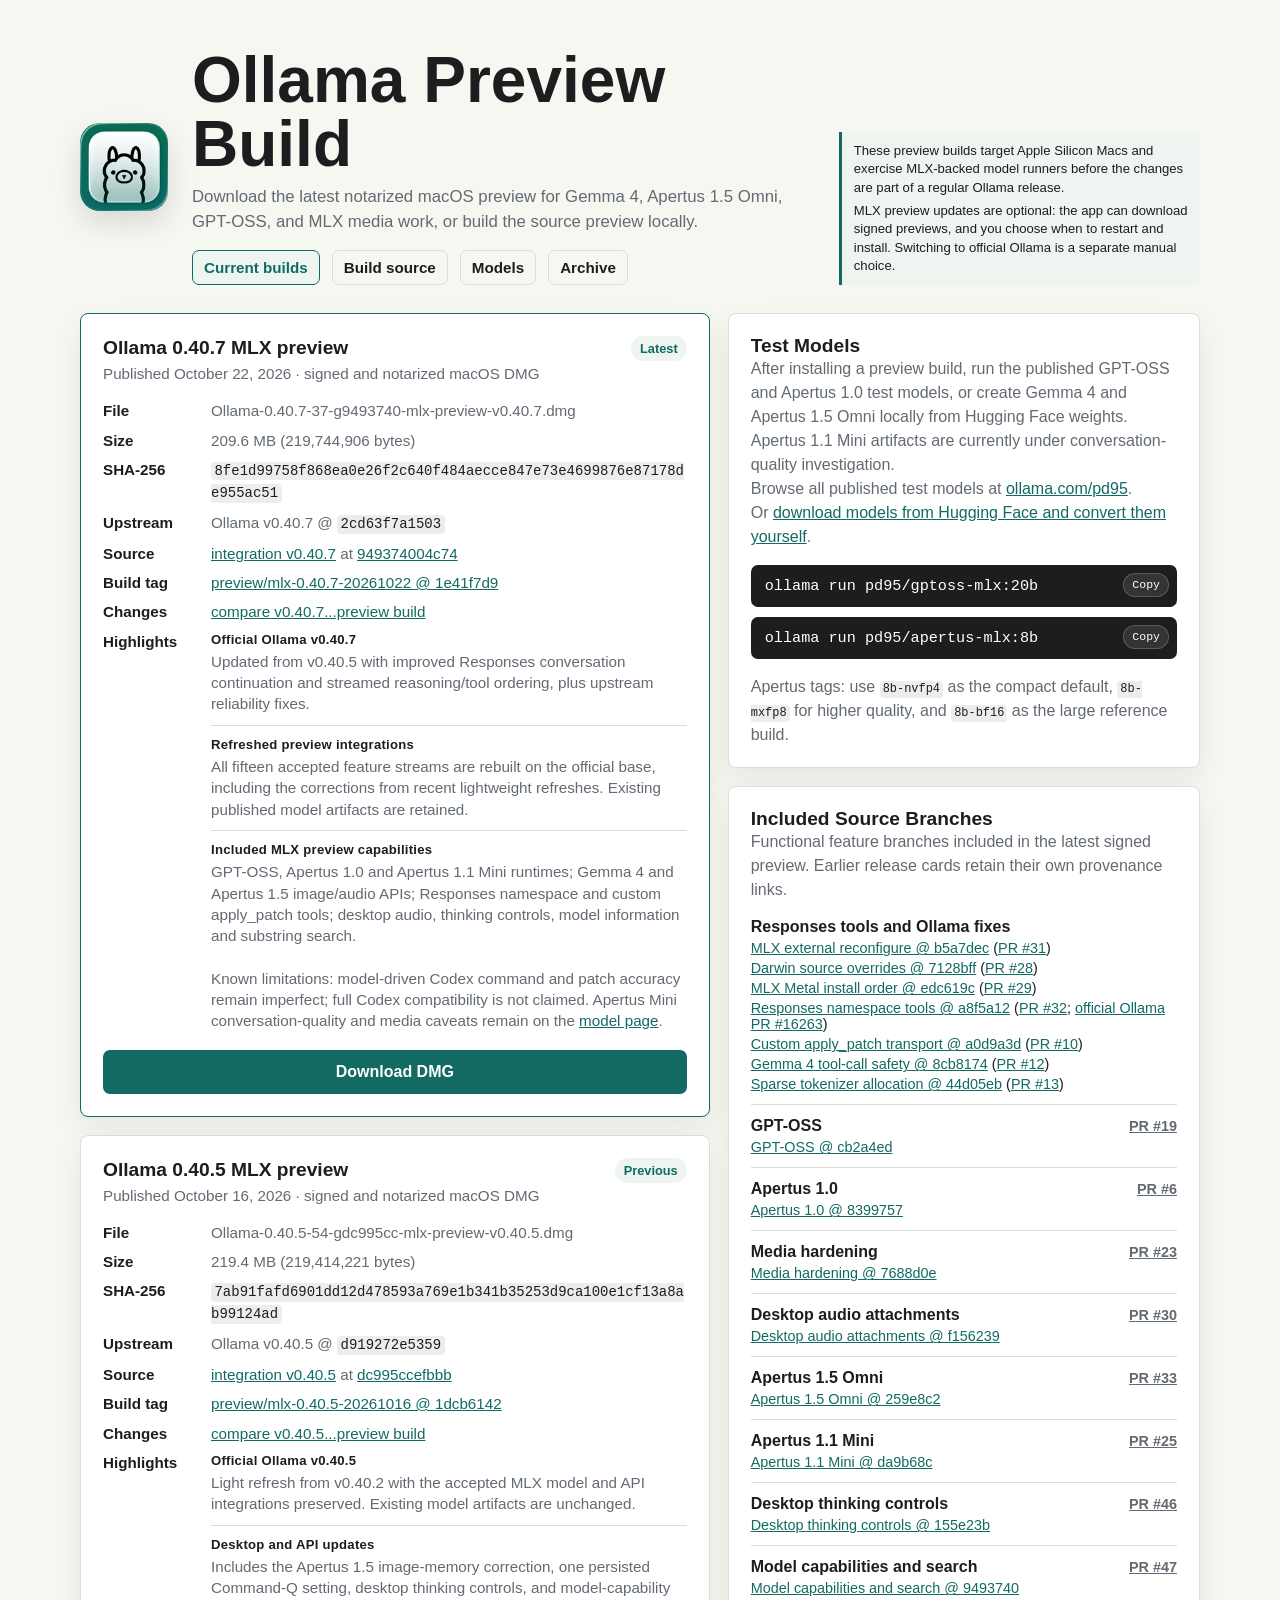
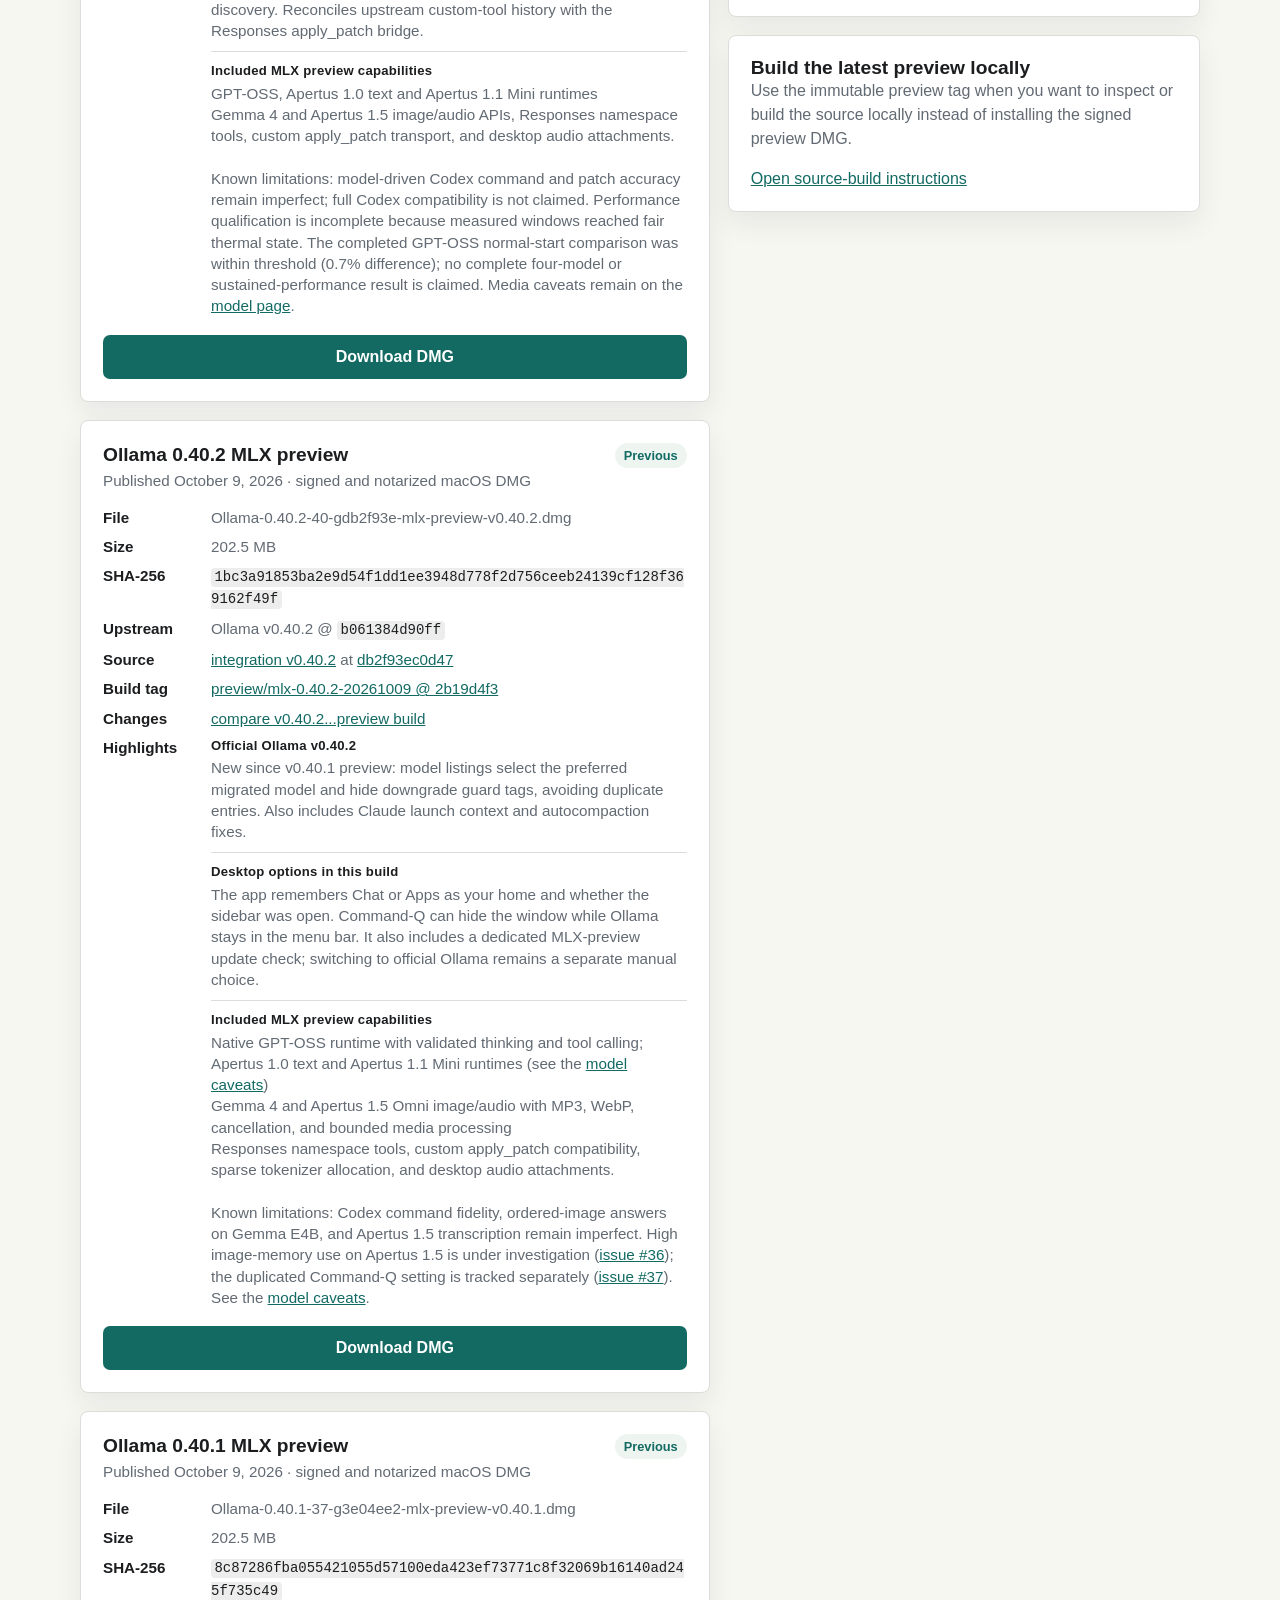
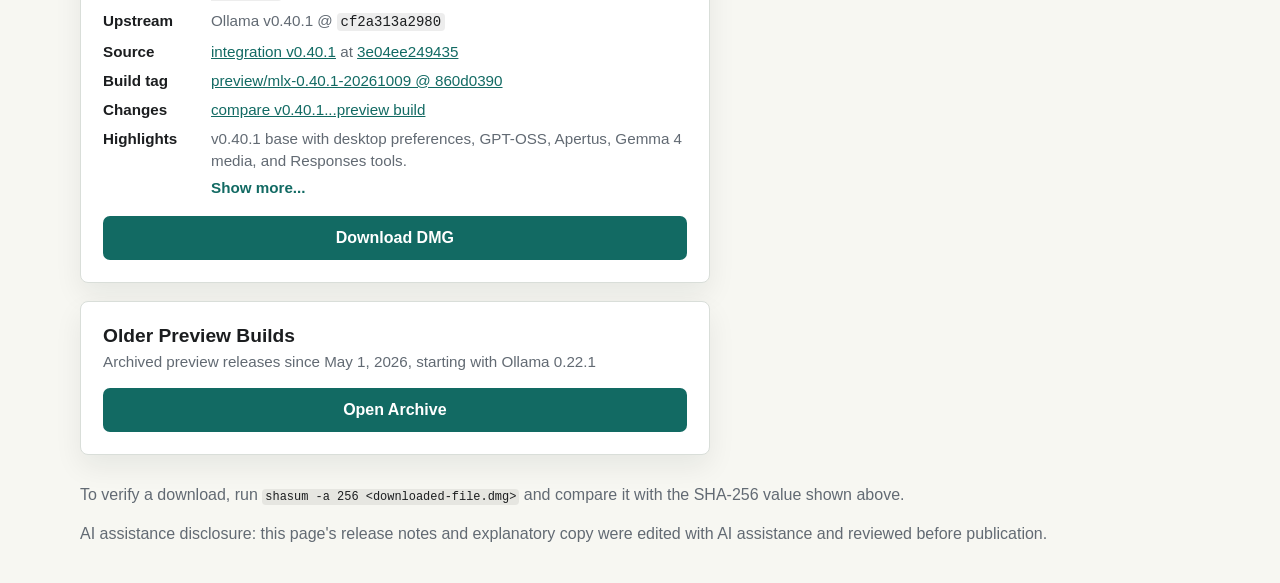
==== commit f77d6abd: "Remove outdated release qualification references" ====
--- a/Ollama/index.html
+++ b/Ollama/index.html
@@ -71,7 +71,7 @@
                   <span class="highlight-group"><span class="highlight-label">Official Ollama v0.40.7</span><span>Updated from v0.40.5 with improved Responses conversation continuation and streamed reasoning/tool ordering, plus upstream reliability fixes.</span></span>
                   <span class="highlight-group"><span class="highlight-label">Refreshed preview integrations</span><span>All fifteen accepted feature streams are rebuilt on the official base, including the corrections from recent lightweight refreshes. Existing published model artifacts are retained.</span></span>
                   <span class="highlight-group"><span class="highlight-label">Included MLX preview capabilities</span><span>GPT-OSS, Apertus 1.0 and Apertus 1.1 Mini runtimes; Gemma 4 and Apertus 1.5 image/audio APIs; Responses namespace and custom apply_patch tools; desktop audio, thinking controls, model information and substring search.</span></span>
-              </span><br><span>Known limitations: model-driven Codex command and patch accuracy remain imperfect; full Codex compatibility is not claimed. Apertus Mini conversation-quality and media caveats remain on the <a href="models.html">model page</a>. Overnight measurements are informative; see the <a href="https://github.com/pd95/ollama/releases/tag/preview%2Fmlx-0.40.7-20261022">release notes</a> for measured results and unverified checks.</span></dd>
+              </span><br><span>Known limitations: model-driven Codex command and patch accuracy remain imperfect; full Codex compatibility is not claimed. Apertus Mini conversation-quality and media caveats remain on the <a href="models.html">model page</a>.</span></dd>
             </div>
           </dl>
 
@@ -102,7 +102,7 @@
                   <span class="highlight-group"><span class="highlight-label">Desktop and API updates</span><span>Includes the Apertus 1.5 image-memory correction, one persisted Command-Q setting, desktop thinking controls, and model-capability discovery. Reconciles upstream custom-tool history with the Responses apply_patch bridge.</span></span>
                   <span class="highlight-group"><span class="highlight-label">Included MLX preview capabilities</span><span>GPT-OSS, Apertus 1.0 text and Apertus 1.1 Mini runtimes<br>
                     Gemma 4 and Apertus 1.5 image/audio APIs, Responses namespace tools, custom apply_patch transport, and desktop audio attachments.</span></span>
-              </span><br><span>Known limitations: model-driven Codex command and patch accuracy remain imperfect; full Codex compatibility is not claimed. Performance qualification is incomplete because measured windows reached fair thermal state. The completed GPT-OSS normal-start comparison was within threshold (0.7% difference); no complete four-model or sustained-performance result is claimed. Media caveats remain on the <a href="models.html">model page</a>. See the <a href="https://github.com/pd95/ollama/releases/tag/preview%2Fmlx-0.40.5-20261016">release notes</a> for qualification details.</span></dd>
+              </span><br><span>Known limitations: model-driven Codex command and patch accuracy remain imperfect; full Codex compatibility is not claimed. Performance qualification is incomplete because measured windows reached fair thermal state. The completed GPT-OSS normal-start comparison was within threshold (0.7% difference); no complete four-model or sustained-performance result is claimed. Media caveats remain on the <a href="models.html">model page</a>.</span></dd>
             </div>
           </dl>
 
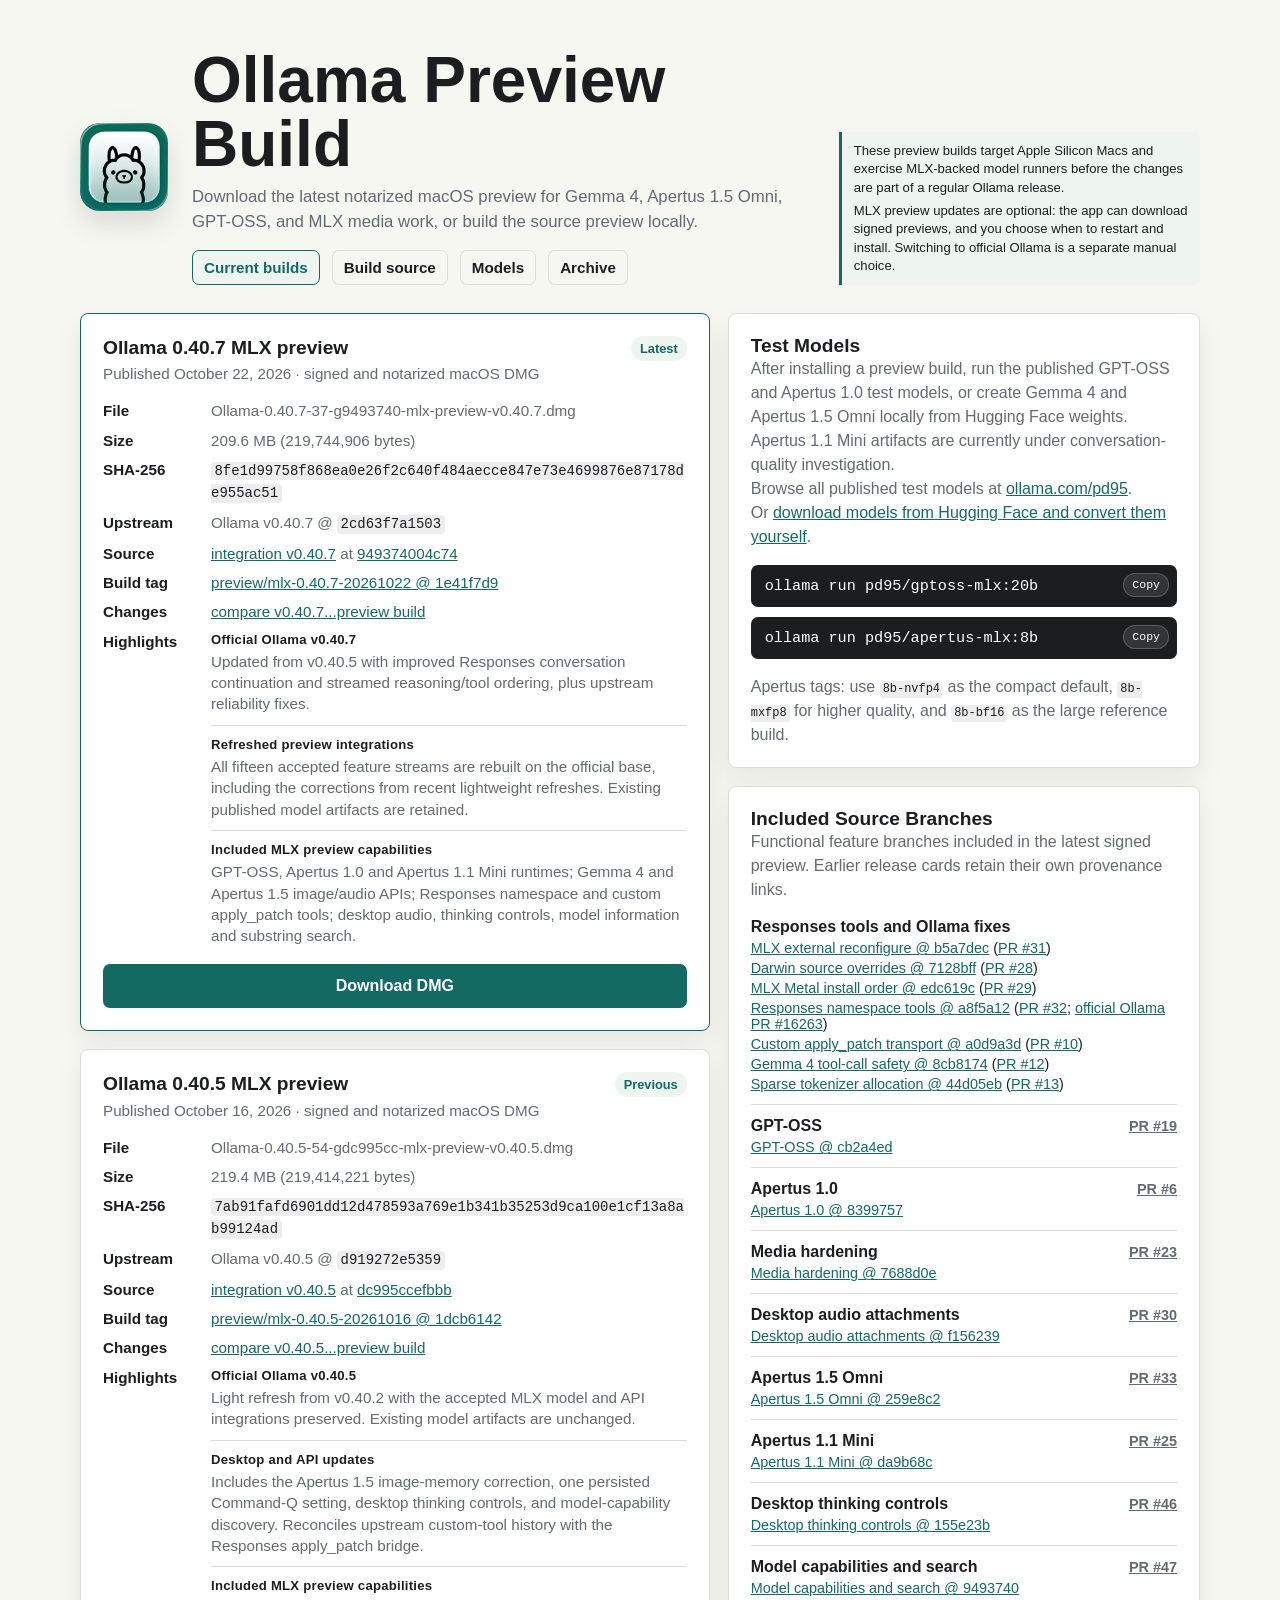
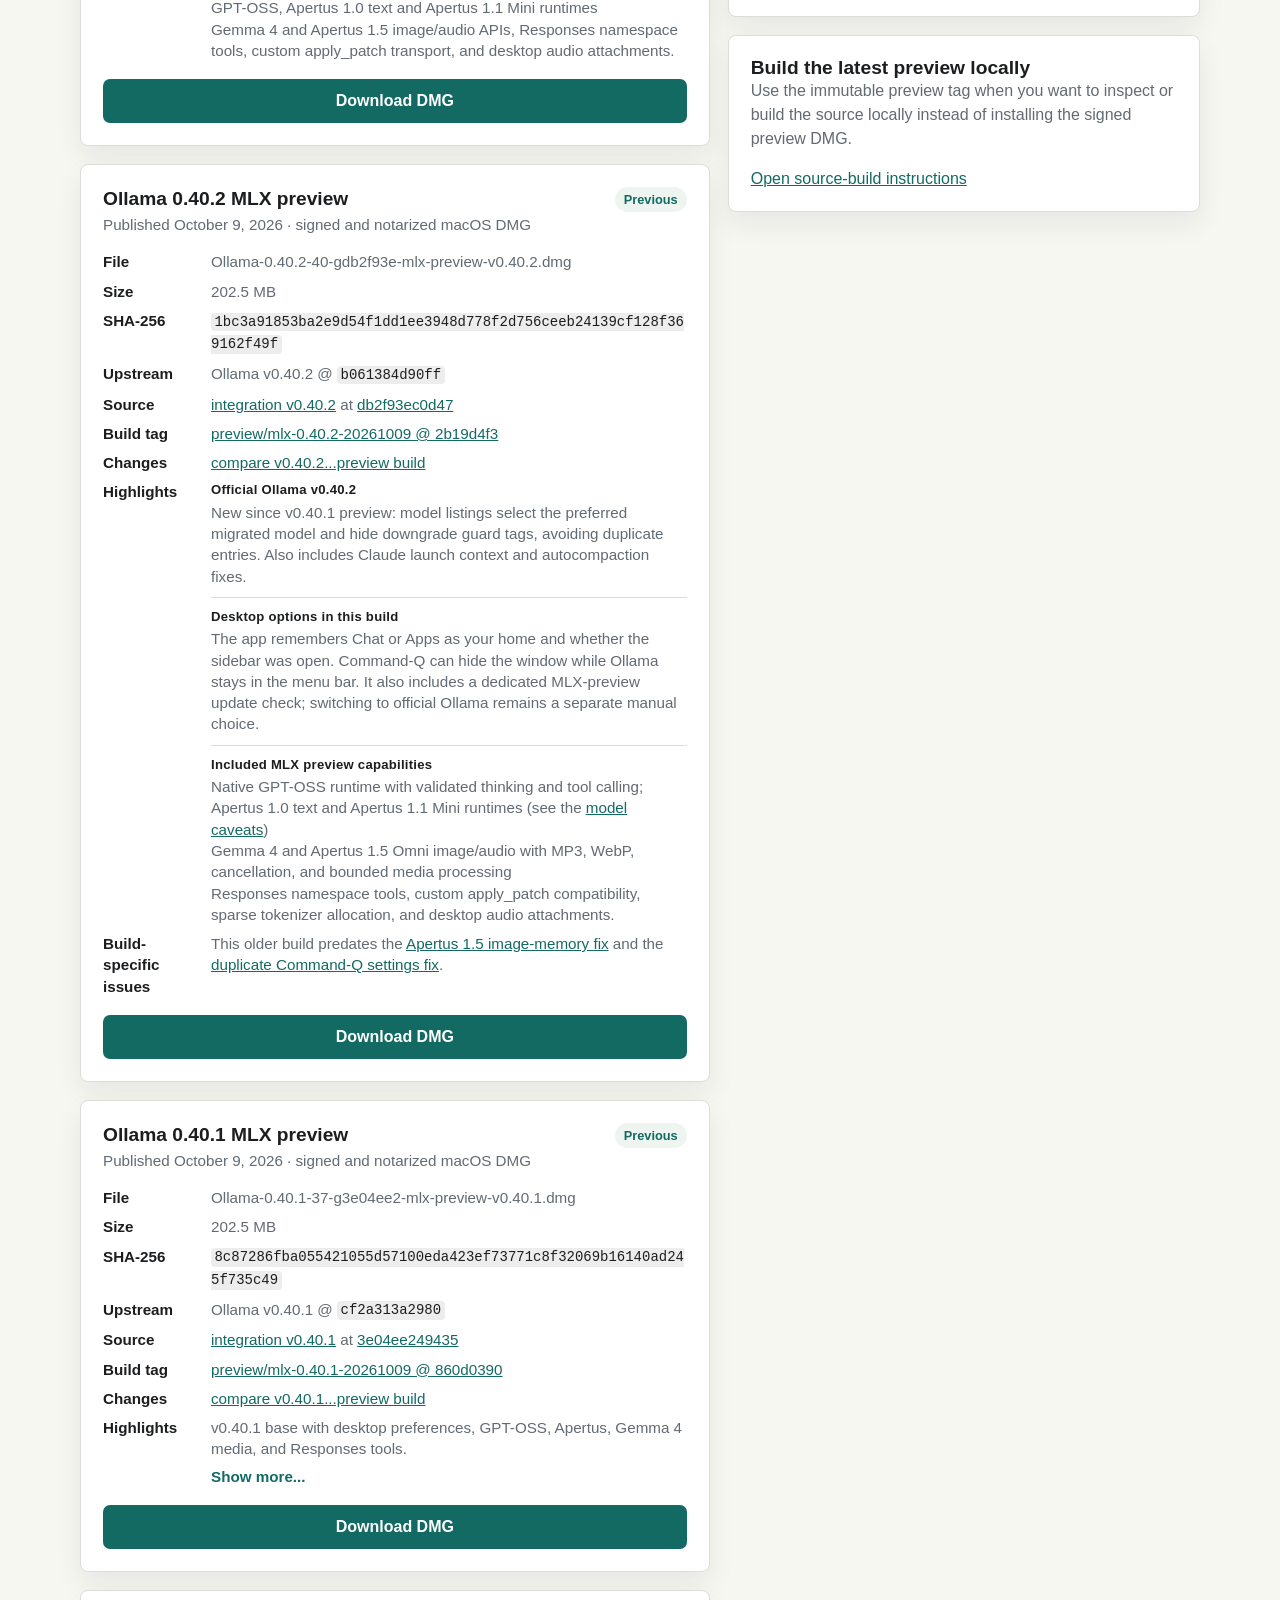
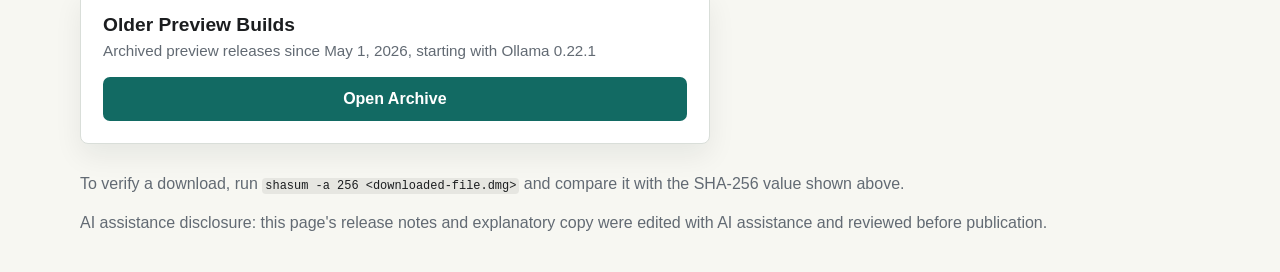
==== commit b1634cbf: "Focus release descriptions on changes and capabilities" ====
--- a/Ollama/index.html
+++ b/Ollama/index.html
@@ -71,7 +71,7 @@
                   <span class="highlight-group"><span class="highlight-label">Official Ollama v0.40.7</span><span>Updated from v0.40.5 with improved Responses conversation continuation and streamed reasoning/tool ordering, plus upstream reliability fixes.</span></span>
                   <span class="highlight-group"><span class="highlight-label">Refreshed preview integrations</span><span>All fifteen accepted feature streams are rebuilt on the official base, including the corrections from recent lightweight refreshes. Existing published model artifacts are retained.</span></span>
                   <span class="highlight-group"><span class="highlight-label">Included MLX preview capabilities</span><span>GPT-OSS, Apertus 1.0 and Apertus 1.1 Mini runtimes; Gemma 4 and Apertus 1.5 image/audio APIs; Responses namespace and custom apply_patch tools; desktop audio, thinking controls, model information and substring search.</span></span>
-              </span><br><span>Known limitations: model-driven Codex command and patch accuracy remain imperfect; full Codex compatibility is not claimed. Apertus Mini conversation-quality and media caveats remain on the <a href="models.html">model page</a>.</span></dd>
+              </span></dd>
             </div>
           </dl>
 
@@ -102,7 +102,7 @@
                   <span class="highlight-group"><span class="highlight-label">Desktop and API updates</span><span>Includes the Apertus 1.5 image-memory correction, one persisted Command-Q setting, desktop thinking controls, and model-capability discovery. Reconciles upstream custom-tool history with the Responses apply_patch bridge.</span></span>
                   <span class="highlight-group"><span class="highlight-label">Included MLX preview capabilities</span><span>GPT-OSS, Apertus 1.0 text and Apertus 1.1 Mini runtimes<br>
                     Gemma 4 and Apertus 1.5 image/audio APIs, Responses namespace tools, custom apply_patch transport, and desktop audio attachments.</span></span>
-              </span><br><span>Known limitations: model-driven Codex command and patch accuracy remain imperfect; full Codex compatibility is not claimed. Performance qualification is incomplete because measured windows reached fair thermal state. The completed GPT-OSS normal-start comparison was within threshold (0.7% difference); no complete four-model or sustained-performance result is claimed. Media caveats remain on the <a href="models.html">model page</a>.</span></dd>
+              </span></dd>
             </div>
           </dl>
 
@@ -134,8 +134,9 @@
                   <span class="highlight-group"><span class="highlight-label">Included MLX preview capabilities</span><span>Native GPT-OSS runtime with validated thinking and tool calling; Apertus 1.0 text and Apertus 1.1 Mini runtimes (see the <a href="models.html">model caveats</a>)<br>
                     Gemma 4 and Apertus 1.5 Omni image/audio with MP3, WebP, cancellation, and bounded media processing<br>
                     Responses namespace tools, custom apply_patch compatibility, sparse tokenizer allocation, and desktop audio attachments.</span></span>
-              </span><br><span>Known limitations: Codex command fidelity, ordered-image answers on Gemma E4B, and Apertus 1.5 transcription remain imperfect. High image-memory use on Apertus 1.5 is under investigation (<a href="https://github.com/pd95/ollama/issues/36">issue #36</a>); the duplicated Command-Q setting is tracked separately (<a href="https://github.com/pd95/ollama/issues/37">issue #37</a>). See the <a href="models.html">model caveats</a>.</span></dd>
-            </div>
+              </span></dd>
+            </div>
+            <div><dt>Build-specific issues</dt><dd>This older build predates the <a href="https://github.com/pd95/ollama/issues/36">Apertus 1.5 image-memory fix</a> and the <a href="https://github.com/pd95/ollama/issues/37">duplicate Command-Q settings fix</a>.</dd></div>
           </dl>
 
           <a class="download-button" href="https://github.com/pd95/ollama/releases/download/preview%2Fmlx-0.40.2-20261009/Ollama-0.40.2-40-gdb2f93e-mlx-preview-v0.40.2.dmg">Download DMG</a>
@@ -168,7 +169,7 @@
                   <span class="highlight-group"><span class="highlight-label">Included MLX preview capabilities</span><span>Native GPT-OSS runtime with validated thinking and tool calling; Apertus 1.0 text and Apertus 1.1 Mini runtimes (see the <a href="models.html">model caveats</a>)<br>
                     Gemma 4 and Apertus 1.5 Omni image/audio with MP3, WebP, cancellation, and bounded media processing<br>
                     Responses namespace tools, custom apply_patch compatibility, sparse tokenizer allocation, and desktop audio attachments.</span></span>
-              </span><br><span>Known limitations: Codex command fidelity, ordered-image answers on Gemma E4B, and fresh Apertus 1.5 transcription remain imperfect; see the <a href="models.html">model caveats</a>.</span></span>
+              </span></span>
                 <button class="expand-toggle" type="button" aria-expanded="false">Show more...</button>
               </span></dd>
             </div>
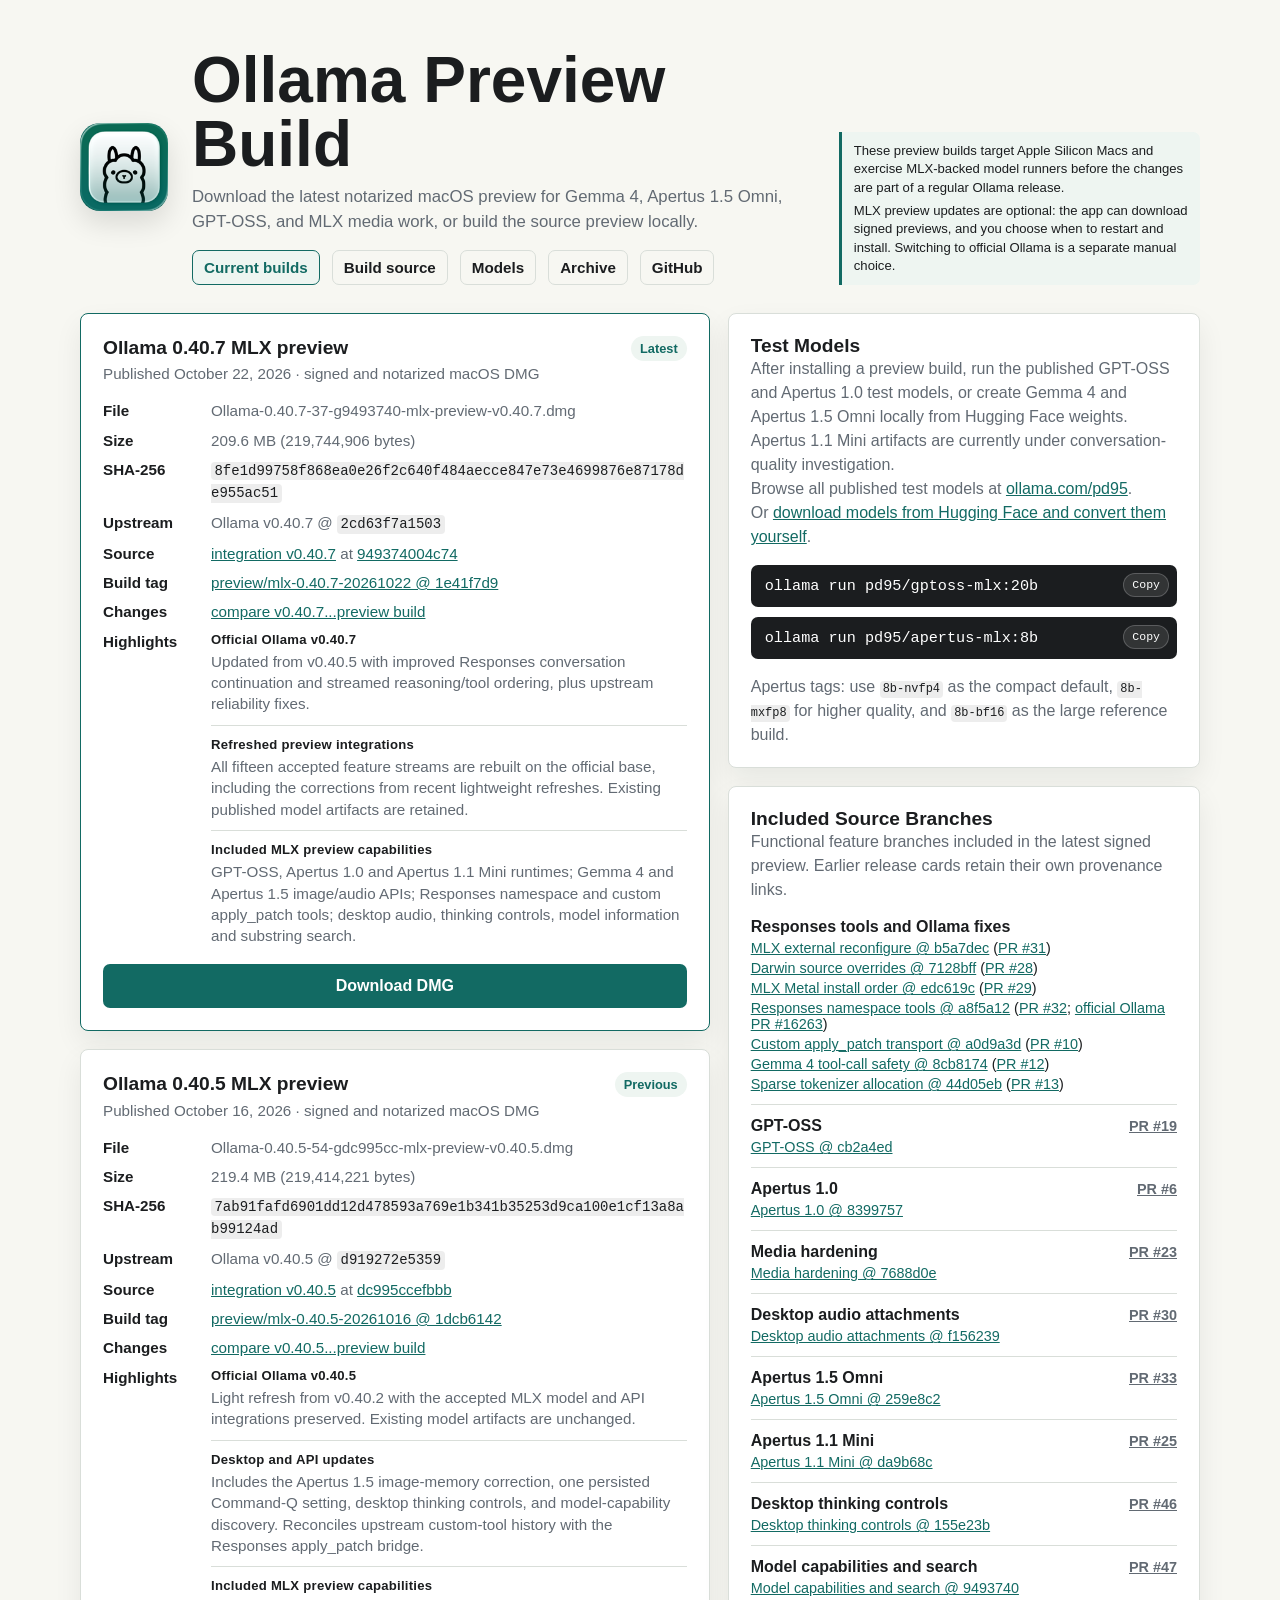
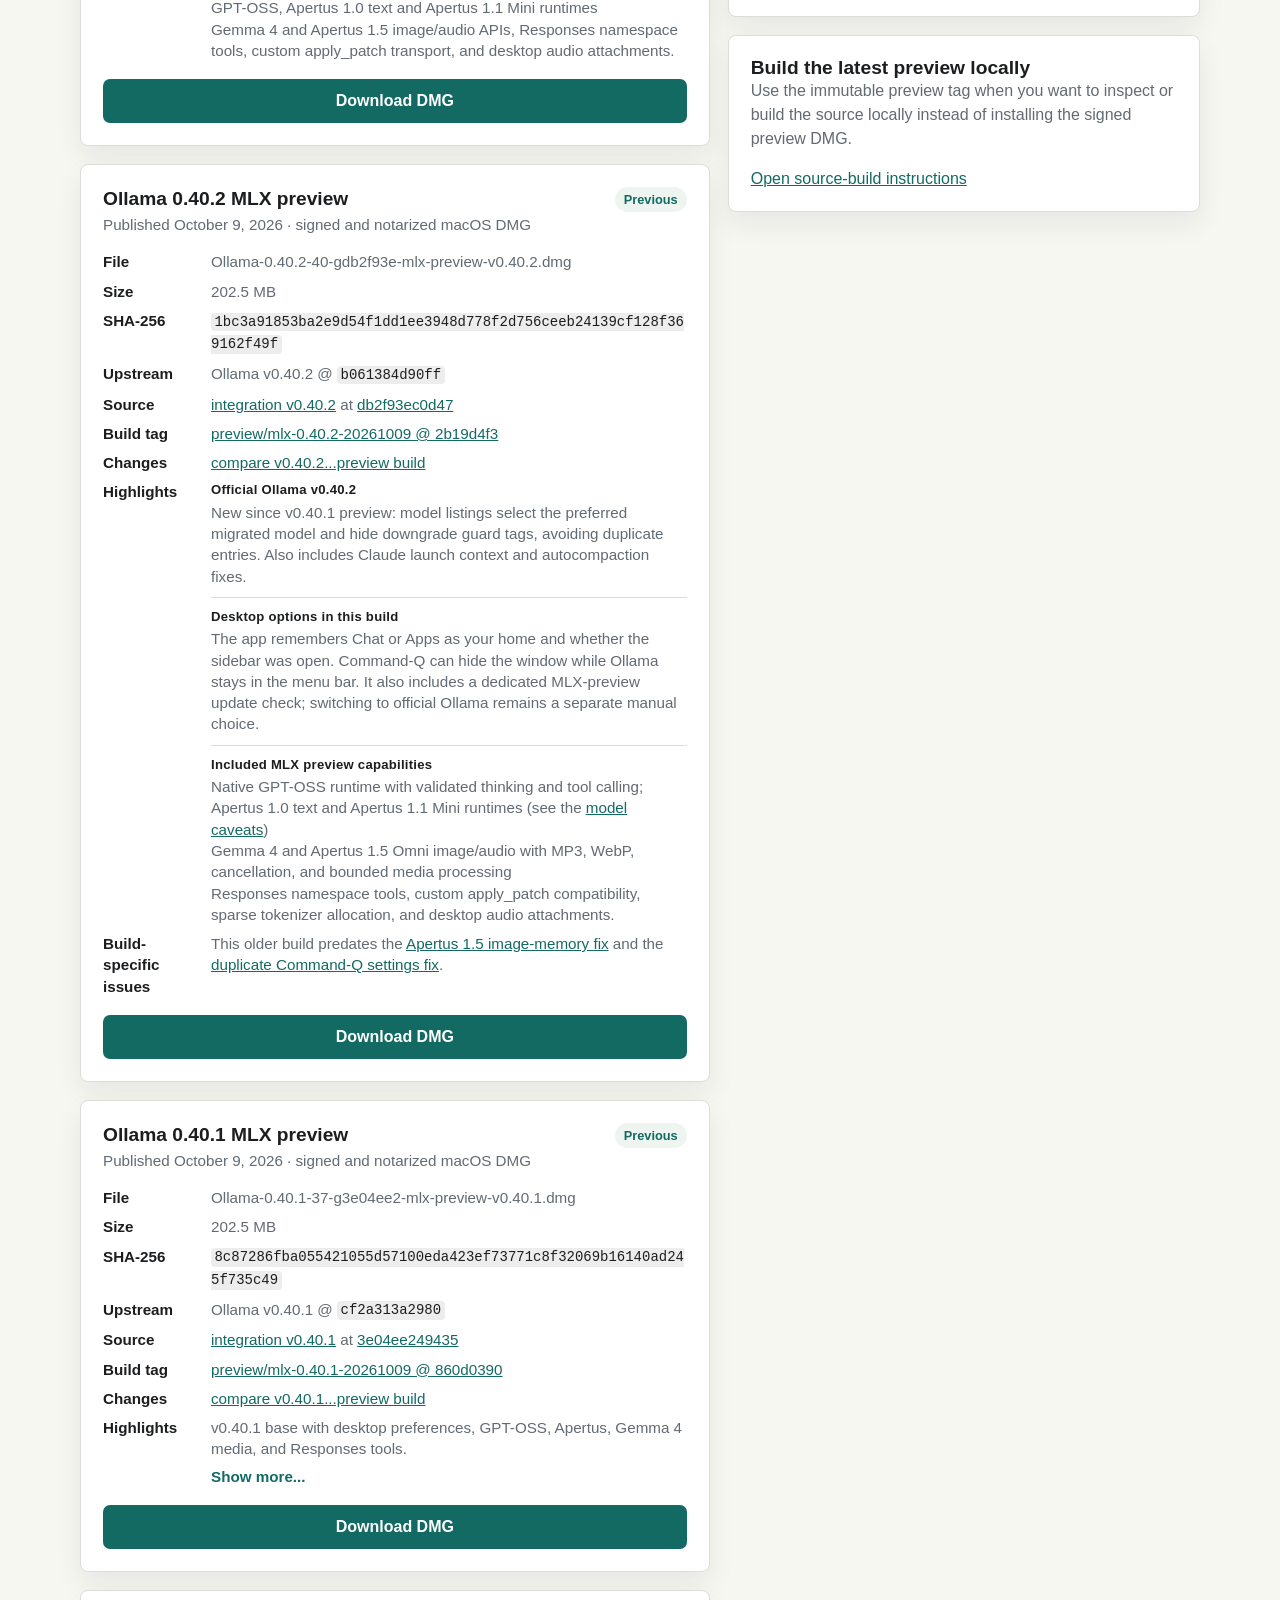
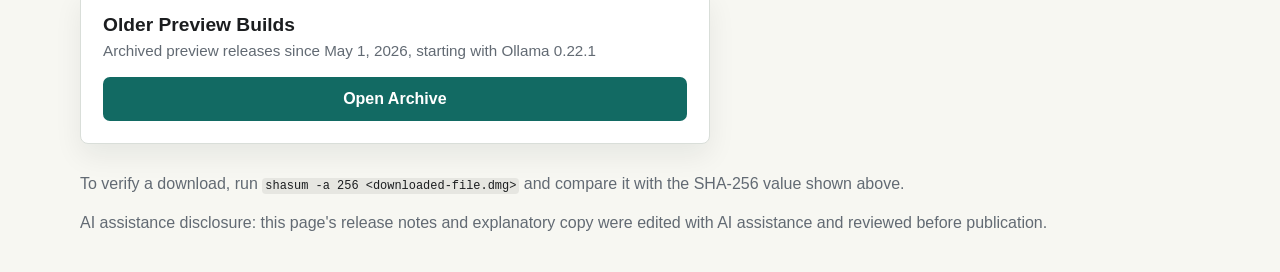
==== commit 76c13d2d: "Add GitHub repository link to page navigation" ====
--- a/Ollama/index.html
+++ b/Ollama/index.html
@@ -26,11 +26,12 @@
           Download the latest notarized macOS preview for Gemma 4, Apertus 1.5 Omni,
           GPT-OSS, and MLX media work, or build the source preview locally.
         </p>
-        <nav class="page-links" aria-label="Release pages">
+        <nav class="page-links" aria-label="Main navigation">
           <a href="index.html" aria-current="page">Current builds</a>
           <a href="build.html">Build source</a>
           <a href="models.html">Models</a>
           <a href="archive.html">Archive</a>
+          <a href="https://github.com/pd95/ollama" aria-label="GitHub repository">GitHub</a>
         </nav>
       </div>
       <div class="release-notice" aria-label="Preview compatibility and update behavior">
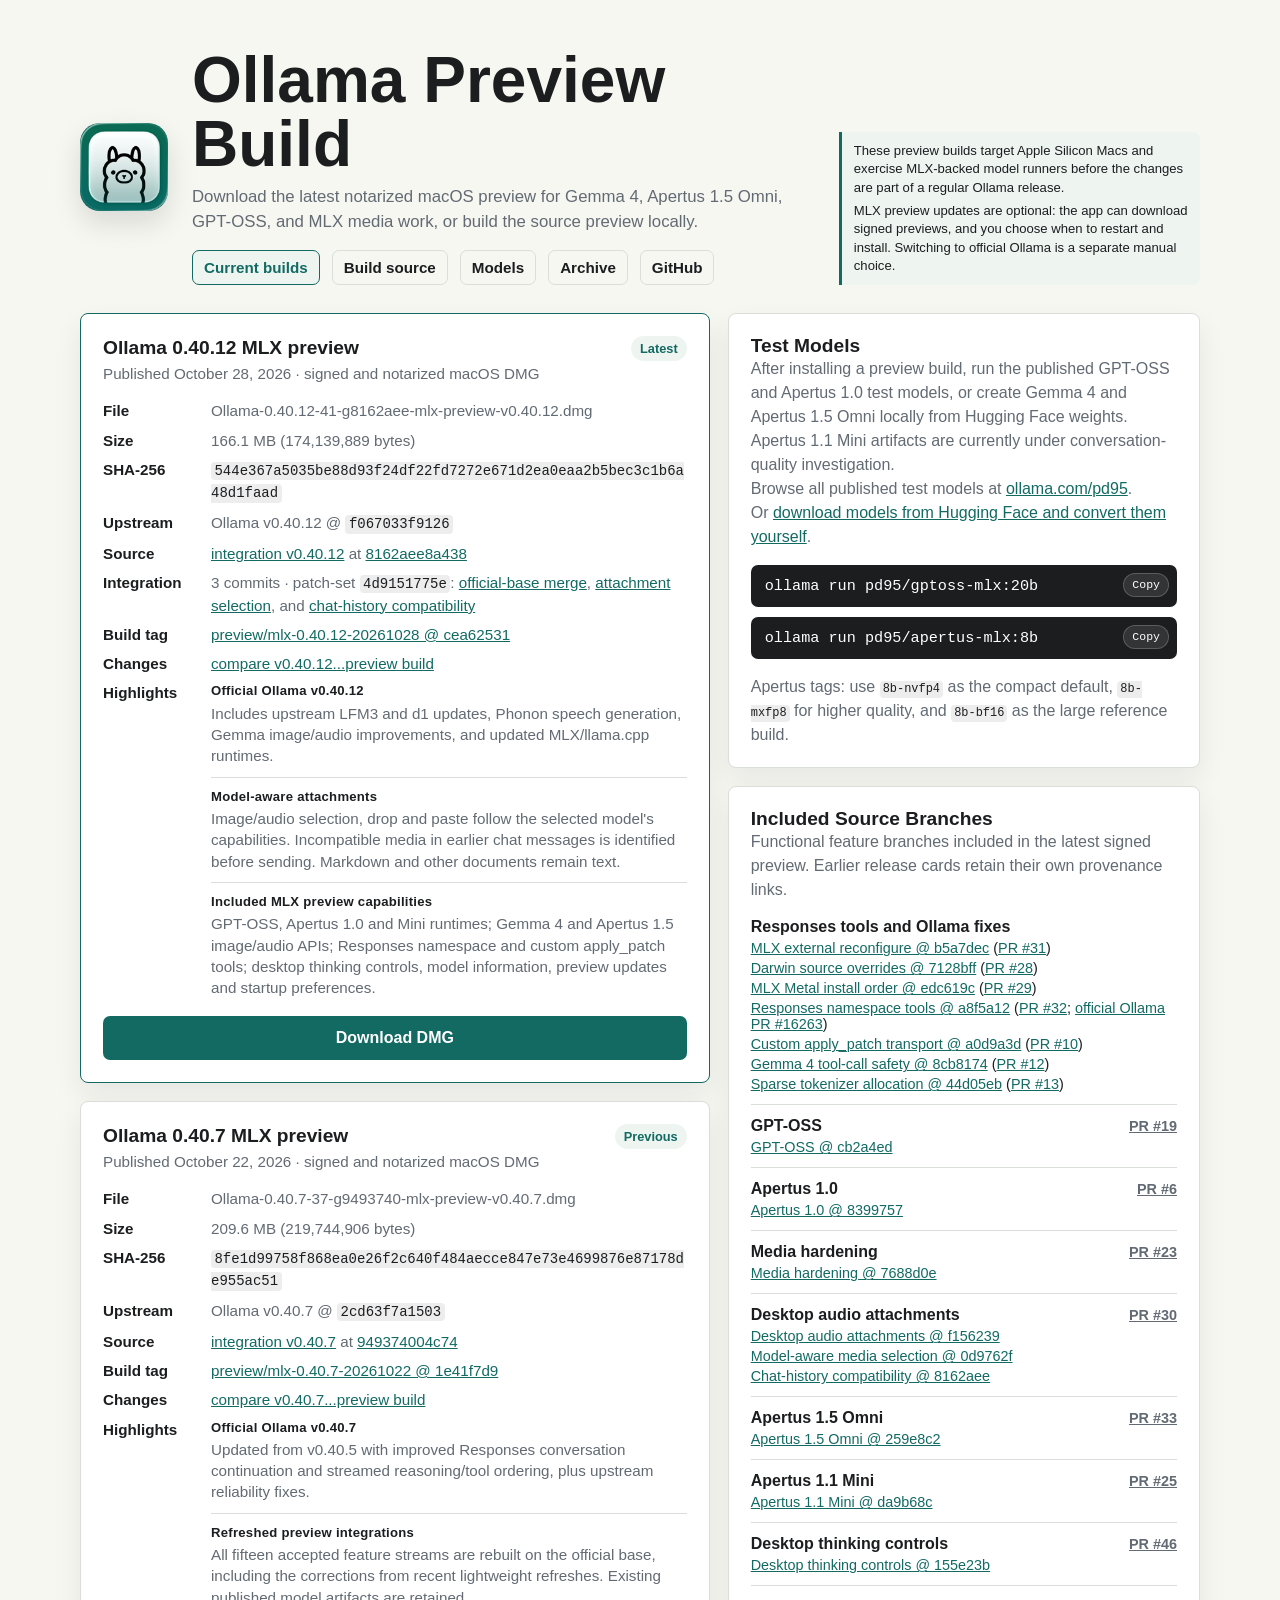
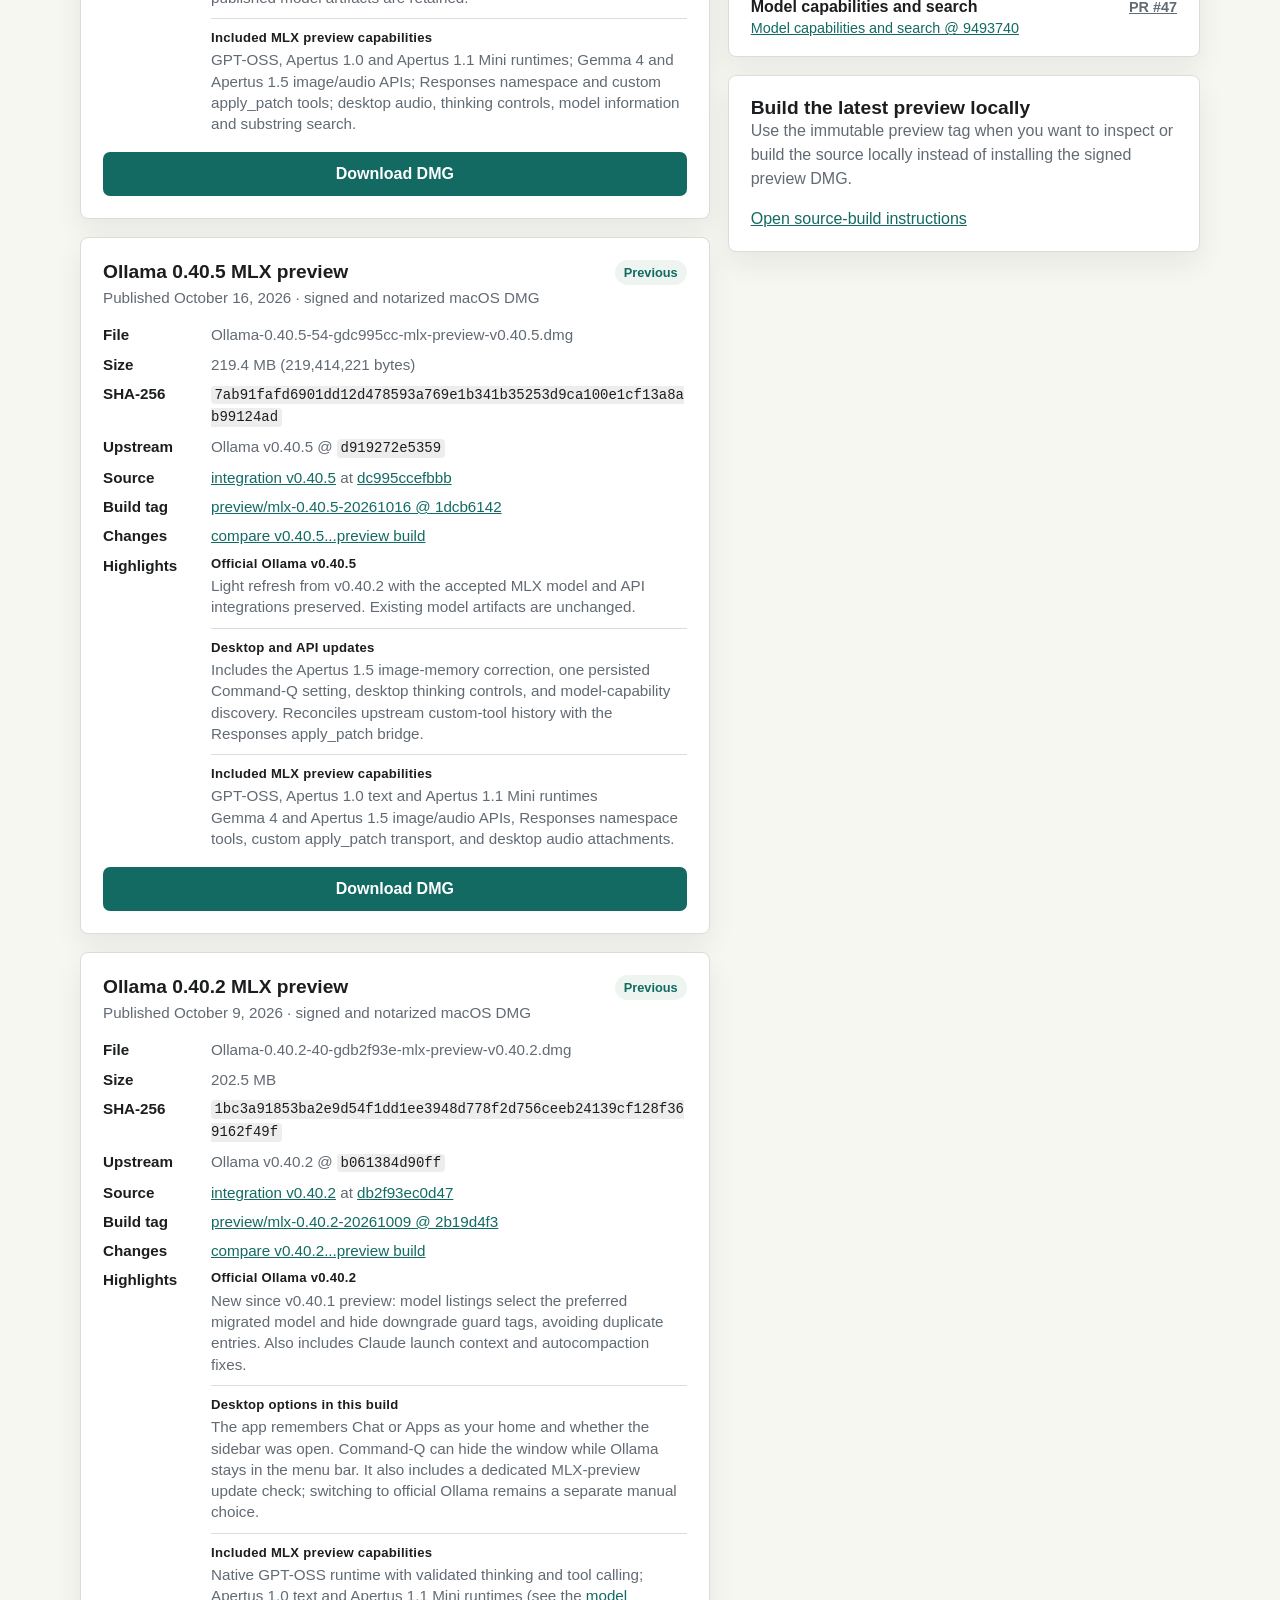
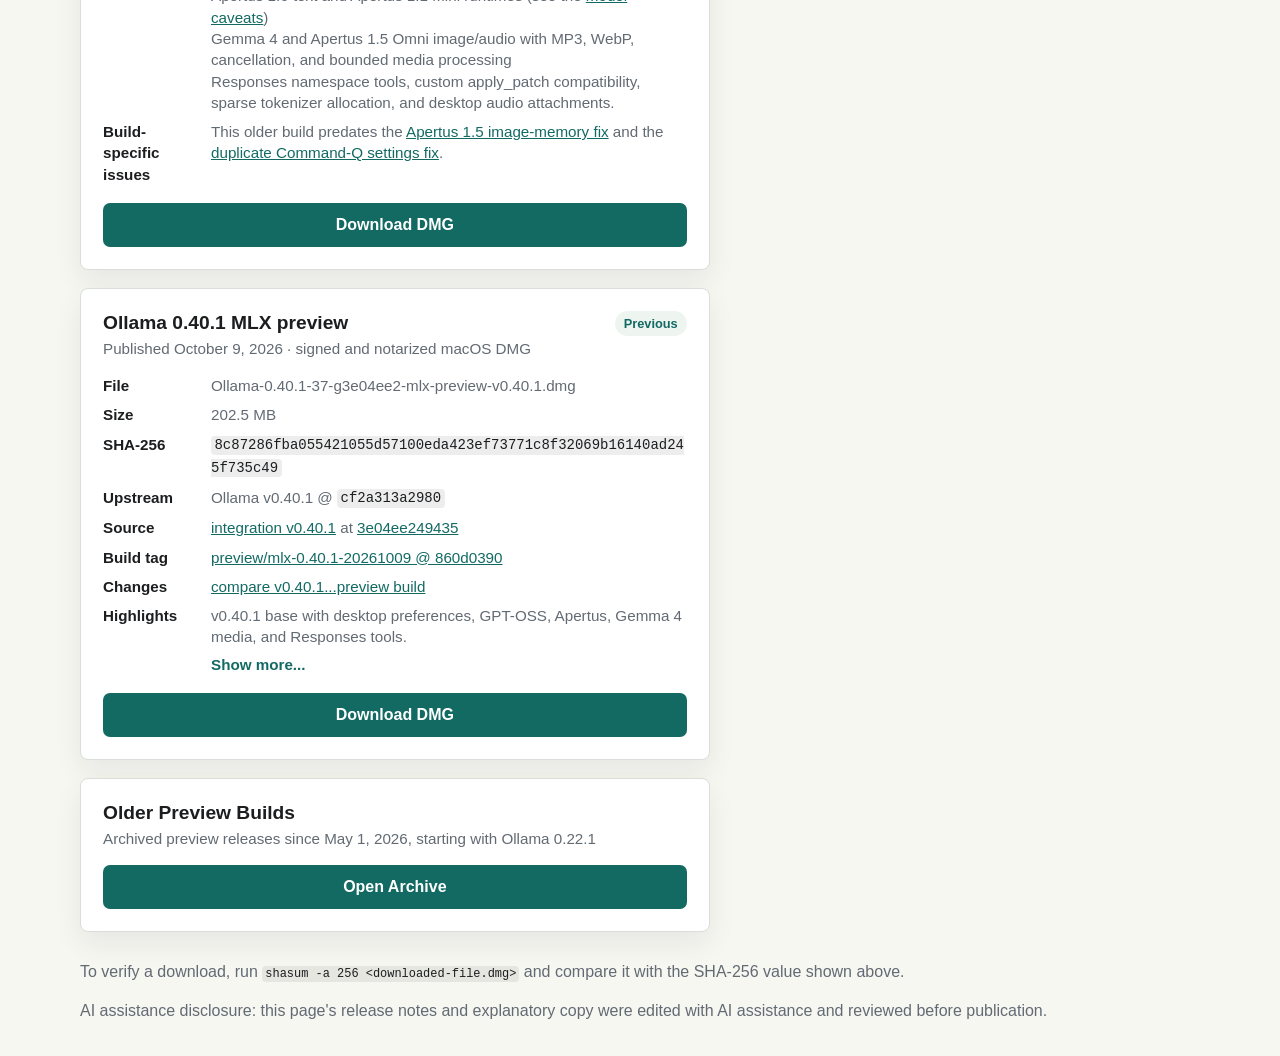
==== commit 2b7ac3c2: "Publish Ollama MLX preview v0.40.12 Co-authored-by: Codex <noreply@openai.com>" ====
--- a/Ollama/index.html
+++ b/Ollama/index.html
@@ -52,10 +52,41 @@
         <article class="download-card primary">
           <div class="card-heading">
             <div>
+              <h2>Ollama 0.40.12 MLX preview</h2>
+              <span class="build-meta">Published October 28, 2026 &middot; signed and notarized macOS DMG</span>
+            </div>
+            <span class="badge">Latest</span>
+          </div>
+
+          <dl class="details">
+            <div><dt>File</dt><dd>Ollama-0.40.12-41-g8162aee-mlx-preview-v0.40.12.dmg</dd></div>
+            <div><dt>Size</dt><dd>166.1 MB (174,139,889 bytes)</dd></div>
+            <div><dt>SHA-256</dt><dd><code>544e367a5035be88d93f24df22fd7272e671d2ea0eaa2b5bec3c1b6a48d1faad</code></dd></div>
+            <div><dt>Upstream</dt><dd>Ollama v0.40.12 @ <code>f067033f9126</code></dd></div>
+            <div><dt>Source</dt><dd><a href="https://github.com/pd95/ollama/tree/integration/mlx-preview-v0.40.12">integration v0.40.12</a> at <a href="https://github.com/pd95/ollama/commit/8162aee8a438338f630fe837cb036a1b25c0a3ca">8162aee8a438</a></dd></div>
+            <div><dt>Integration</dt><dd>3 commits &middot; patch-set <code>4d9151775e</code>: <a href="https://github.com/pd95/ollama/commit/cd0dd1bed4e7262b9ee679ccd5c517022c70d593">official-base merge</a>, <a href="https://github.com/pd95/ollama/commit/0d9762faebad9caea0ac3ac9329cf53d5a6b8ea0">attachment selection</a>, and <a href="https://github.com/pd95/ollama/commit/8162aee8a438338f630fe837cb036a1b25c0a3ca">chat-history compatibility</a></dd></div>
+            <div><dt>Build tag</dt><dd><a href="https://github.com/pd95/ollama/releases/tag/preview%2Fmlx-0.40.12-20261028">preview/mlx-0.40.12-20261028 @ cea62531</a></dd></div>
+            <div><dt>Changes</dt><dd><a href="https://github.com/ollama/ollama/compare/v0.40.12...pd95:ollama:cea6253132c52715691b1c30e40ade10040ac655">compare v0.40.12...preview build</a></dd></div>
+            <div>
+              <dt>Highlights</dt>
+              <dd><span class="highlight-groups">
+                  <span class="highlight-group"><span class="highlight-label">Official Ollama v0.40.12</span><span>Includes upstream LFM3 and d1 updates, Phonon speech generation, Gemma image/audio improvements, and updated MLX/llama.cpp runtimes.</span></span>
+                  <span class="highlight-group"><span class="highlight-label">Model-aware attachments</span><span>Image/audio selection, drop and paste follow the selected model's capabilities. Incompatible media in earlier chat messages is identified before sending. Markdown and other documents remain text.</span></span>
+                  <span class="highlight-group"><span class="highlight-label">Included MLX preview capabilities</span><span>GPT-OSS, Apertus 1.0 and Mini runtimes; Gemma 4 and Apertus 1.5 image/audio APIs; Responses namespace and custom apply_patch tools; desktop thinking controls, model information, preview updates and startup preferences.</span></span>
+              </span></dd>
+            </div>
+          </dl>
+
+          <a class="download-button" href="https://github.com/pd95/ollama/releases/download/preview%2Fmlx-0.40.12-20261028/Ollama-0.40.12-41-g8162aee-mlx-preview-v0.40.12.dmg">Download DMG</a>
+        </article>
+
+        <article class="download-card">
+          <div class="card-heading">
+            <div>
               <h2>Ollama 0.40.7 MLX preview</h2>
               <span class="build-meta">Published October 22, 2026 &middot; signed and notarized macOS DMG</span>
             </div>
-            <span class="badge">Latest</span>
+            <span class="badge">Previous</span>
           </div>
 
           <dl class="details">
@@ -238,7 +269,7 @@
             <div class="branch-item"><div class="branch-heading"><strong>GPT-OSS</strong><a class="branch-status" href="https://github.com/pd95/ollama/pull/19">PR #19</a></div><a class="branch-link" href="https://github.com/pd95/ollama/commit/cb2a4eda0d6798b6278edb8cc01deb7af4109dae">GPT-OSS @ cb2a4ed</a></div>
             <div class="branch-item"><div class="branch-heading"><strong>Apertus 1.0</strong><a class="branch-status" href="https://github.com/pd95/ollama/pull/6">PR #6</a></div><a class="branch-link" href="https://github.com/pd95/ollama/commit/8399757b11c3e63de435500dcabb8e999fb133a4">Apertus 1.0 @ 8399757</a></div>
             <div class="branch-item"><div class="branch-heading"><strong>Media hardening</strong><a class="branch-status" href="https://github.com/pd95/ollama/pull/23">PR #23</a></div><a class="branch-link" href="https://github.com/pd95/ollama/commit/7688d0e653a24a2c9ca086cd9aba72bc5f4ccd6d">Media hardening @ 7688d0e</a></div>
-            <div class="branch-item"><div class="branch-heading"><strong>Desktop audio attachments</strong><a class="branch-status" href="https://github.com/pd95/ollama/pull/30">PR #30</a></div><a class="branch-link" href="https://github.com/pd95/ollama/commit/f1562399569882406ca69225acbb7c72be74eb1a">Desktop audio attachments @ f156239</a></div>
+            <div class="branch-item"><div class="branch-heading"><strong>Desktop audio attachments</strong><a class="branch-status" href="https://github.com/pd95/ollama/pull/30">PR #30</a></div><a class="branch-link" href="https://github.com/pd95/ollama/commit/f1562399569882406ca69225acbb7c72be74eb1a">Desktop audio attachments @ f156239</a><span class="branch-link"><a href="https://github.com/pd95/ollama/commit/0d9762faebad9caea0ac3ac9329cf53d5a6b8ea0">Model-aware media selection @ 0d9762f</a></span><span class="branch-link"><a href="https://github.com/pd95/ollama/commit/8162aee8a438338f630fe837cb036a1b25c0a3ca">Chat-history compatibility @ 8162aee</a></span></div>
             <div class="branch-item"><div class="branch-heading"><strong>Apertus 1.5 Omni</strong><a class="branch-status" href="https://github.com/pd95/ollama/pull/33">PR #33</a></div><a class="branch-link" href="https://github.com/pd95/ollama/commit/259e8c255301c92ecc07c93d7321e03fa031ef1c">Apertus 1.5 Omni @ 259e8c2</a></div>
             <div class="branch-item"><div class="branch-heading"><strong>Apertus 1.1 Mini</strong><a class="branch-status" href="https://github.com/pd95/ollama/pull/25">PR #25</a></div><a class="branch-link" href="https://github.com/pd95/ollama/commit/da9b68c2933ed1ef182d8c73967f2f5e494468e8">Apertus 1.1 Mini @ da9b68c</a></div>
             <div class="branch-item"><div class="branch-heading"><strong>Desktop thinking controls</strong><a class="branch-status" href="https://github.com/pd95/ollama/pull/46">PR #46</a></div><a class="branch-link" href="https://github.com/pd95/ollama/commit/155e23b7857bdcccd0e3beb965d6eeec7c381446">Desktop thinking controls @ 155e23b</a></div>
